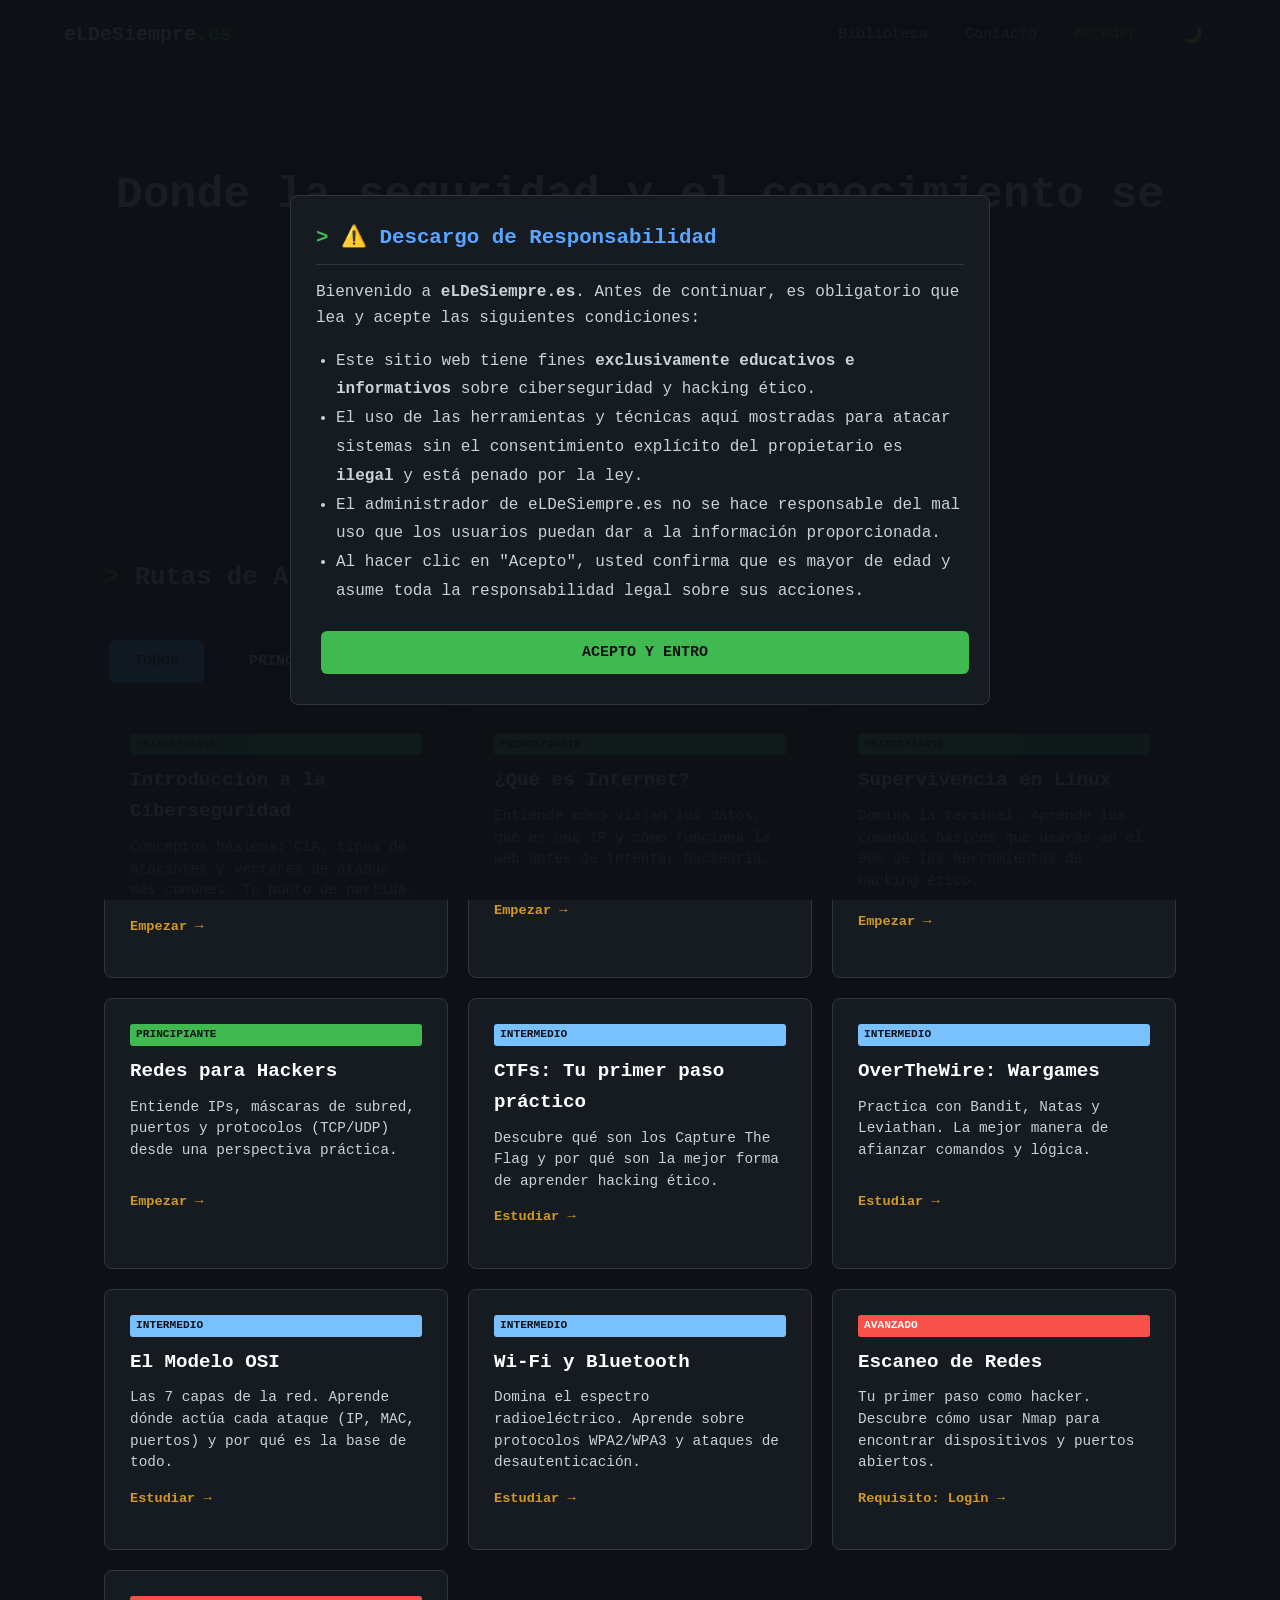
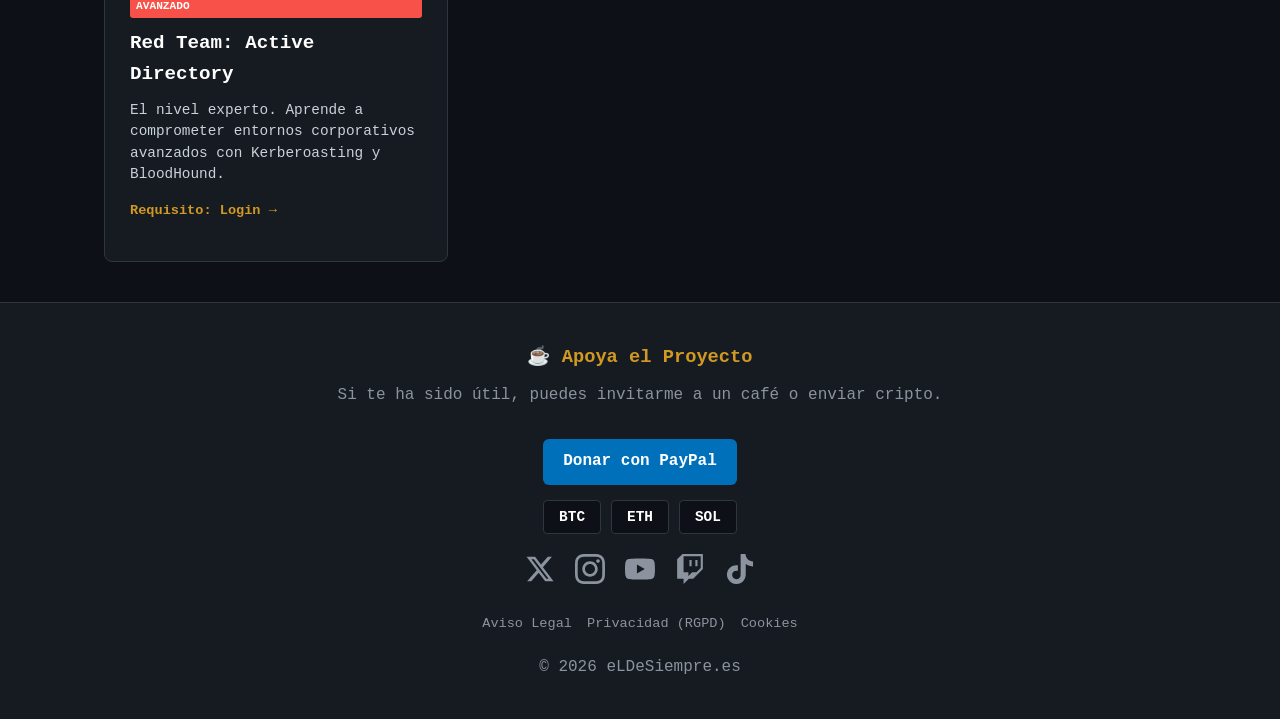
==== index.html @ 404bede3 "Add header with navigation and logo to index.html" ====
<!DOCTYPE html>
<html lang="es">
<head>
    <meta charset="UTF-8">
    <meta name="viewport" content="width=device-width, initial-scale=1.0, viewport-fit=cover">
    <meta name="description" content="Aprende ciberseguridad y hacking ético desde cero. Directorio de recursos gratuitos, herramientas OSINT y guías paso a paso en español.">
    <meta property="og:site_name" content="eLDeSiempre">
    <meta property="og:title" content="Donde la seguridad y el conocimiento se encuentran">
    <meta property="og:description" content="Tu directorio definitivo de recursos, herramientas y guías sobre hacking ético.">
    <meta property="og:image" content="https://eldesiempre.es/assets/portada.jpg">
    <meta property="og:image:width" content="1200">
    <meta property="og:image:height" content="630">
    <meta property="og:url" content="https://eldesiempre.es/">
    <meta property="og:type" content="website">
    <meta name="twitter:card" content="summary_large_image">
    <meta name="twitter:site" content="@eLDeSiempre_TTV">
    <meta name="twitter:title" content="Donde la seguridad y el conocimiento se encuentran">
    <meta name="twitter:description" content="Tu directorio definitivo de recursos, herramientas y guías sobre hacking ético.">
    <meta name="twitter:image" content="https://eldesiempre.es/assets/portada.jpg">
    <meta name="theme-color" content="#0d1117">
    <meta http-equiv="Content-Security-Policy" content="default-src 'self' https://api.eldesiempre.es https://matomo.eldesiempre.es https://cdn.jsdelivr.net https://fonts.googleapis.com https://fonts.gstatic.com https://osintframework.com https://ipwho.is https://api.allorigins.win https://dns.google https://api.macvendors.com https://services.nvd.nist.gov https://cve.circl.lu; style-src 'self' 'unsafe-inline' https://www.nerdfonts.com https://fonts.googleapis.com https://cdn.jsdelivr.net; script-src 'self' 'unsafe-inline' https://cdn.jsdelivr.net https://matomo.eldesiempre.es https://api.eldesiempre.es; img-src 'self' data: https:; font-src 'self' https://www.nerdfonts.com https://fonts.gstatic.com;">
    <title>Donde la seguridad y el conocimiento se encuentran</title>
    <link rel="icon" type="image/png" href="assets/logo.png">
    <link rel="stylesheet" href="styles.css">
    <script>
      var _paq = window._paq = window._paq || [];
      _paq.push(['trackPageView']);
      _paq.push(['enableLinkTracking']);
      (function() {
        var u="//matomo.eldesiempre.es/";
        _paq.push(['setTrackerUrl', u+'matomo.php']);
        _paq.push(['setSiteId', '1']);
        var d=document, g=d.createElement('script'), s=d.getElementsByTagName('script')[0];
        g.async=true; g.src=u+'matomo.js'; s.parentNode.insertBefore(g,s);
      })();
    </script>
</head>
<body class="locked" data-nav="inicio">
    <script>
        if (localStorage.getItem('disclaimerAceptado') === 'true') {
            document.body.classList.remove('locked');
            document.write('<style>#disclaimer-modal { display: none !important; }</style>');
        }
    </script>

    <a href="#main-content" class="skip-link">Saltar al contenido principal</a>
    <div id="toast-container" role="status" aria-live="polite"></div>

    <div class="modal-overlay active" id="disclaimer-modal" role="dialog" aria-modal="true">
        <div class="modal-content" style="text-align: left;">
            <h2>⚠️ Descargo de Responsabilidad</h2>
            <p style="margin-bottom: 15px;">Bienvenido a <strong>eLDeSiempre.es</strong>. Antes de continuar, es obligatorio que lea y acepte las siguientes condiciones:</p>
            <ul style="margin-left: 20px; margin-bottom: 20px; line-height: 1.8;">
                <li>Este sitio web tiene fines <strong>exclusivamente educativos e informativos</strong> sobre ciberseguridad y hacking ético.</li>
                <li>El uso de las herramientas y técnicas aquí mostradas para atacar sistemas sin el consentimiento explícito del propietario es <strong>ilegal</strong> y está penado por la ley.</li>
                <li>El administrador de eLDeSiempre.es no se hace responsable del mal uso que los usuarios puedan dar a la información proporcionada.</li>
                <li>Al hacer clic en "Acepto", usted confirma que es mayor de edad y asume toda la responsabilidad legal sobre sus acciones.</li>
            </ul>
            <button class="btn-primary" style="width: 100%;" onclick="aceptarDisclaimer()">Acepto y entro</button>
        </div>
    </div>

    <div id="cookie-banner" role="region" aria-label="Aviso de cookies">
        <p>Utilizamos cookies propias y de terceros (Matomo) para analizar el tráfico. Puedes aceptarlas o rechazarlas. <a href="#" onclick="mostrarAvisoLegal(event)">Más información</a>.</p>
        <div>
            <button class="btn-secondary" onclick="aceptarCookies(false)">Rechazar</button>
            <button class="btn-primary" onclick="aceptarCookies(true)">Aceptar</button>
        </div>
    </div>

    <header>
        <button class="logo-container" onclick="window.location.href='index.html'">
            <img src="assets/logo.png" alt="" class="logo-img" onerror="this.style.display='none'">
            <div class="logo-text">eLDeSiempre<span>.es</span></div>
        </button>
        <nav>
            <button class="nav-btn" onclick="window.location.href='biblioteca.html'">Biblioteca</button>
            <button class="nav-btn" onclick="window.location.href='contacto.html'">Contacto</button>
            <button class="nav-btn" id="nav-perfil-btn" style="display:none;" onclick="window.location.href='perfil.html'">Mi Perfil</button>
            <button class="nav-btn btn-login" id="nav-login-btn" onclick="window.location.href='login.html'">Acceder</button>
            <button class="nav-btn" id="nav-logout-btn" style="display:none; color:var(--danger); border-color:var(--danger);" onclick="cerrarSesion()">Salir</button>
            <button class="theme-toggle" id="theme-toggle" aria-label="Cambiar tema">🌙</button>
        </nav>
    </header>

    <main class="container" id="main-content">
        <div class="hero">
            <h1>Donde la seguridad y el conocimiento se encuentran</h1>
            <p>Tu directorio definitivo de recursos, herramientas y guías sobre hacking ético. Sin complicaciones, directo al grano.</p>
            <button class="btn-primary" onclick="comprobarAcceso('biblioteca.html')">Explorar Biblioteca</button>
            <button class="btn-secondary" onclick="window.location.href='login.html'">Crear Cuenta Gratis</button>
        </div>

        <section id="rutas" style="margin-top: 50px;">
            <h2>Rutas de Aprendizaje (Filtra por Nivel)</h2>

            <div class="filter-container" style="display: flex; gap: 10px; flex-wrap: wrap; margin-bottom: 20px;">
                <button class="btn-secondary active-filter" onclick="filtrarNivel('todos', this)">Todos</button>
                <button class="btn-secondary" onclick="filtrarNivel('principiante', this)">Principiante</button>
                <button class="btn-secondary" onclick="filtrarNivel('intermedio', this)">Intermedio</button>
                <button class="btn-secondary" onclick="filtrarNivel('avanzado', this)">Avanzado</button>
            </div>

            <div class="grid-cards" id="lista-guias" style="margin-top: 20px;">
                <article class="card guia-item" data-nivel="principiante" onclick="window.location.href='guia.html?id=introduccion-ciberseguridad'">
                    <span class="badge badge-curso" style="margin-bottom: 10px; display: inline-block;">Principiante</span>
                    <h3>Introducción a la Ciberseguridad</h3>
                    <p>Conceptos básicos: CIA, tipos de atacantes y vectores de ataque más comunes. Tu punto de partida.</p>
                    <p style="color: var(--neon-gold); font-size: 0.85rem; font-weight: bold; margin-top: auto;">Empezar →</p>
                </article>
                <article class="card guia-item" data-nivel="principiante" onclick="window.location.href='guia.html?id=introduccion-internet'">
                    <span class="badge badge-curso" style="margin-bottom: 10px; display: inline-block;">Principiante</span>
                    <h3>¿Qué es Internet?</h3>
                    <p>Entiende cómo viajan los datos, qué es una IP y cómo funciona la web antes de intentar hackearla.</p>
                    <p style="color: var(--neon-gold); font-size: 0.85rem; font-weight: bold; margin-top: auto;">Empezar →</p>
                </article>
                <article class="card guia-item" data-nivel="principiante" onclick="window.location.href='guia.html?id=comandos-linux'">
                    <span class="badge badge-curso" style="margin-bottom: 10px; display: inline-block;">Principiante</span>
                    <h3>Supervivencia en Linux</h3>
                    <p>Domina la terminal. Aprende los comandos básicos que usarás en el 90% de las herramientas de hacking ético.</p>
                    <p style="color: var(--neon-gold); font-size: 0.85rem; font-weight: bold; margin-top: auto;">Empezar →</p>
                </article>
                <article class="card guia-item" data-nivel="principiante" onclick="window.location.href='guia.html?id=redes-basico'">
                    <span class="badge badge-curso" style="margin-bottom: 10px; display: inline-block;">Principiante</span>
                    <h3>Redes para Hackers</h3>
                    <p>Entiende IPs, máscaras de subred, puertos y protocolos (TCP/UDP) desde una perspectiva práctica.</p>
                    <p style="color: var(--neon-gold); font-size: 0.85rem; font-weight: bold; margin-top: auto;">Empezar →</p>
                </article>

                <article class="card guia-item" data-nivel="intermedio" onclick="window.location.href='guia.html?id=ctf-para-principiantes'">
                    <span class="badge badge-lab" style="margin-bottom: 10px; display: inline-block;">Intermedio</span>
                    <h3>CTFs: Tu primer paso práctico</h3>
                    <p>Descubre qué son los Capture The Flag y por qué son la mejor forma de aprender hacking ético.</p>
                    <p style="color: var(--neon-gold); font-size: 0.85rem; font-weight: bold; margin-top: auto;">Estudiar →</p>
                </article>
                <article class="card guia-item" data-nivel="intermedio" onclick="window.location.href='guia.html?id=overthewire-wargames'">
                    <span class="badge badge-lab" style="margin-bottom: 10px; display: inline-block;">Intermedio</span>
                    <h3>OverTheWire: Wargames</h3>
                    <p>Practica con Bandit, Natas y Leviathan. La mejor manera de afianzar comandos y lógica.</p>
                    <p style="color: var(--neon-gold); font-size: 0.85rem; font-weight: bold; margin-top: auto;">Estudiar →</p>
                </article>
                <article class="card guia-item" data-nivel="intermedio" onclick="window.location.href='guia.html?id=modelo-osi-redes'">
                    <span class="badge badge-lab" style="margin-bottom: 10px; display: inline-block;">Intermedio</span>
                    <h3>El Modelo OSI</h3>
                    <p>Las 7 capas de la red. Aprende dónde actúa cada ataque (IP, MAC, puertos) y por qué es la base de todo.</p>
                    <p style="color: var(--neon-gold); font-size: 0.85rem; font-weight: bold; margin-top: auto;">Estudiar →</p>
                </article>
                <article class="card guia-item" data-nivel="intermedio" onclick="window.location.href='guia.html?id=redes-inalambricas'">
                    <span class="badge badge-lab" style="margin-bottom: 10px; display: inline-block;">Intermedio</span>
                    <h3>Wi-Fi y Bluetooth</h3>
                    <p>Domina el espectro radioeléctrico. Aprende sobre protocolos WPA2/WPA3 y ataques de desautenticación.</p>
                    <p style="color: var(--neon-gold); font-size: 0.85rem; font-weight: bold; margin-top: auto;">Estudiar →</p>
                </article>

                <article class="card guia-item" data-nivel="avanzado" onclick="window.location.href='guia.html?id=hacking-etico-redes'">
                    <span class="badge badge-sistema" style="margin-bottom: 10px; display: inline-block;">Avanzado</span>
                    <h3>Escaneo de Redes</h3>
                    <p>Tu primer paso como hacker. Descubre cómo usar Nmap para encontrar dispositivos y puertos abiertos.</p>
                    <p style="color: var(--neon-gold); font-size: 0.85rem; font-weight: bold; margin-top: auto;">Requisito: Login →</p>
                </article>
                <article class="card guia-item" data-nivel="avanzado" onclick="window.location.href='guia.html?id=red-team-pentesting'">
                    <span class="badge badge-sistema" style="margin-bottom: 10px; display: inline-block;">Avanzado</span>
                    <h3>Red Team: Active Directory</h3>
                    <p>El nivel experto. Aprende a comprometer entornos corporativos avanzados con Kerberoasting y BloodHound.</p>
                    <p style="color: var(--neon-gold); font-size: 0.85rem; font-weight: bold; margin-top: auto;">Requisito: Login →</p>
                </article>
            </div>
        </section>
    </main>

    <footer>
        <div class="support-footer">
            <h3>☕ Apoya el Proyecto</h3>
            <p style="margin-bottom: 20px;">Si te ha sido útil, puedes invitarme a un café o enviar cripto.</p>
            <a href="https://www.paypal.biz/ldesiem" target="_blank" rel="noopener noreferrer" class="paypal-btn">Donar con PayPal</a>
            <div class="crypto-list">
                <button class="crypto-item" onclick="copiarAlPortapapeles('bc1qncwax6ehsrhhphgsvdypy0nhpa2848mjkth320', 'BTC')">BTC</button>
                <button class="crypto-item" onclick="copiarAlPortapapeles('0x671233AE15A16ff6424e831504CB6C749345B08D', 'ETH')">ETH</button>
                <button class="crypto-item" onclick="copiarAlPortapapeles('7iVeci47L9mLKouKEQB9siiSdG3QCESDrPnQgrD7xMx', 'SOL')">SOL</button>
            </div>
        </div>
        <div class="social-links" aria-label="Redes sociales">
            <a href="https://x.com/eLDeSiempre_TTV" target="_blank" rel="noopener noreferrer" title="X (Twitter)"><svg class="social-icon" viewBox="0 0 24 24"><path d="M18.244 2.25h3.308l-7.227 8.26 8.502 11.24H16.17l-5.214-6.817L4.99 21.75H1.68l7.73-8.835L1.254 2.25H8.08l4.713 6.231zm-1.161 17.52h1.833L7.084 4.126H5.117z"/></svg></a>
            <a href="https://www.instagram.com/__eldesiempre__/" target="_blank" rel="noopener noreferrer" title="Instagram"><svg class="social-icon" viewBox="0 0 24 24"><path d="M12 2.163c3.204 0 3.584.012 4.85.07 3.252.148 4.771 1.691 4.919 4.919.058 1.265.069 1.645.069 4.849 0 3.205-.012 3.584-.069 4.849-.149 3.225-1.664 4.771-4.919 4.919-1.266.058-1.644.07-4.85.07-3.204 0-3.584-.012-4.849-.07-3.26-.149-4.771-1.699-4.919-4.92-.058-1.265-.07-1.644-.07-4.849 0-3.204.013-3.583.07-4.849.149-3.227 1.664-4.771 4.919-4.919 1.266-.057 1.645-.069 4.849-.069zm0-2.163c-3.259 0-3.667.014-4.947.072-4.358.2-6.78 2.618-6.98 6.98-.059 1.281-.073 1.689-.073 4.948 0 3.259.014 3.668.072 4.948.2 4.358 2.618 6.78 6.98 6.98 1.281.058 1.689.072 4.948.072 3.259 0 3.668-.014 4.948-.072 4.354-.2 6.782-2.618 6.979-6.98.059-1.28.073-1.689.073-4.948 0-3.259-.014-3.667-.072-4.947-.196-4.354-2.617-6.78-6.979-6.98-1.281-.059-1.69-.073-4.949-.073zm0 5.838c-3.403 0-6.162 2.759-6.162 6.162s2.759 6.163 6.162 6.163 6.162-2.759 6.162-6.163c0-3.403-2.759-6.162-6.162-6.162zm0 10.162c-2.209 0-4-1.79-4-4 0-2.209 1.791-4 4-4s4 1.791 4 4c0 2.21-1.791 4-4 4zm6.406-11.845c-.796 0-1.441.645-1.441 1.44s.645 1.44 1.441 1.44c.795 0 1.439-.645 1.439-1.44s-.644-1.44-1.439-1.44z"/></svg></a>
            <a href="https://www.youtube.com/@eLDeSiempreOfficial" target="_blank" rel="noopener noreferrer" title="YouTube"><svg class="social-icon" viewBox="0 0 24 24"><path d="M23.498 6.186a3.016 3.016 0 0 0-2.122-2.136C19.505 3.545 12 3.545 12 3.545s-7.505 0-9.377.505A3.017 3.017 0 0 0 .502 6.186C0 8.07 0 12 0 12s0 3.93.502 5.814a3.016 3.016 0 0 0 2.122 2.136c1.871.505 9.376.505 9.376.505s7.505 0 9.377-.505a3.015 3.015 0 0 0 2.122-2.136C24 15.93 24 12 24 12s0-3.93-.502-5.814zM9.545 15.568V8.432L15.818 12l-6.273 3.568z"/></svg></a>
            <a href="https://www.twitch.tv/eldesiempre" target="_blank" rel="noopener noreferrer" title="Twitch"><svg class="social-icon" viewBox="0 0 24 24"><path d="M11.571 4.714h1.715v5.143H11.57zm4.715 0H18v5.143h-1.714zM6 0L1.714 4.286v15.428h5.143V24l4.286-4.286h3.428L22.286 12V0zm14.571 11.143l-3.428 3.428h-3.429l-3 3v-3H6.857V1.714h13.714Z"/></svg></a>
            <a href="https://www.tiktok.com/@eldesiempre_ttv" target="_blank" rel="noopener noreferrer" title="TikTok"><svg class="social-icon" viewBox="0 0 24 24"><path d="M12.525.02c1.31-.02 2.61-.01 3.91-.02.08 1.53.63 3.09 1.75 4.17 1.12 1.11 2.7 1.62 4.24 1.79v4.03c-1.44-.05-2.89-.35-4.2-.97-.57-.26-1.1-.59-1.62-.93-.01 2.92.01 5.84-.02 8.75-.08 1.4-.54 2.79-1.35 3.94-1.31 1.92-3.58 3.17-5.91 3.21-1.43.08-2.86-.31-4.08-1.03-2.02-1.19-3.44-3.37-3.65-5.71-.02-.5-.03-1-.01-1.49.18-1.9 1.12-3.72 2.58-4.96 1.66-1.44 3.98-2.13 6.15-1.72.02 1.48-.04 2.96-.04 4.44-.99-.32-2.15-.23-3.02.37-.63.41-1.11 1.04-1.36 1.75-.21.51-.15 1.07-.14 1.61.24 1.64 1.82 3.02 3.5 2.87 1.12-.01 2.19-.66 2.77-1.61.19-.33.4-.67.41-1.06.1-1.79.06-3.57.07-5.36.01-4.03-.01-8.05.02-12.07z"/></svg></a>
        </div>
        <div class="legal-links">
            <a href="#" onclick="mostrarAvisoLegal(event)">Aviso Legal</a>
            <a href="#" onclick="mostrarAvisoLegal(event)">Privacidad (RGPD)</a>
            <a href="#" onclick="mostrarAvisoLegal(event)">Cookies</a>
        </div>
        <p style="margin-top: 20px;">&copy; 2026 eLDeSiempre.es</p>
    </footer>

    <div class="modal-overlay" id="modal-legal" role="dialog" aria-modal="true">
        <div class="modal-content">
            <button class="close-btn" onclick="cerrarModal('modal-legal')">×</button>
            <h2>Información Legal y RGPD</h2>
            <div style="font-size: 0.92rem; line-height: 1.7; color: var(--text-main);">
                <h3>1. Aviso Legal</h3>
                <p>Este sitio web es un proyecto personal sin ánimo de lucro. El titular es el administrador de eLDeSiempre.es. El contenido es meramente educativo.</p>
                <h3>2. Política de Privacidad (RGPD)</h3>
                <p>Los datos del formulario de contacto se usan exclusivamente para responderte. Los datos de registro se usan para gestionar tu cuenta. Puedes ejercer tus derechos enviando un correo a <strong>contacto@eldesiempre.es</strong>.</p>
                <h3>3. Política de Cookies</h3>
                <p>Esta web utiliza cookies técnicas (para el inicio de sesión) y cookies analíticas (proporcionadas por Matomo, alojado en nuestros propios servidores). Puedes rechazar las analíticas sin que afecte al funcionamiento.</p>
                <h3>4. Auditoría de Uso Interno</h3>
                <p>Para garantizar la seguridad, registramos el uso de las herramientas y formularios públicos. Estos registros incluyen IP, fecha/hora y acción realizada. Los registros se envían a un canal privado de Discord y no se comparten con terceros. Conservación máxima: 90 días.</p>
            </div>
        </div>
    </div>

    <script src="app.js"></script>
    <script>
        function filtrarNivel(nivel, btn) {
            document.querySelectorAll('.filter-container button').forEach(b => b.classList.remove('active-filter'));
            btn.classList.add('active-filter');
            document.querySelectorAll('.guia-item').forEach(item => {
                item.style.display = (nivel === 'todos' || item.getAttribute('data-nivel') === nivel) ? 'flex' : 'none';
            });
        }
    </script>
</body>
</html>
---- styles.css ----
@import url('https://www.nerdfonts.com/assets/css/webfont.css');

:root {
    --bg-color: #0d1117;
    --card-bg: #161b22;
    --text-main: #c9d1d9;
    --text-bright: #ffffff;
    --text-muted: #8b949e;
    --neon-green: #3fb950;
    --neon-blue: #58a6ff;
    --neon-gold: #d29922;
    --neon-purple: #bc8cff;
    --danger: #f85149;
    --border: #30363d;
    --modal-bg: rgba(13, 17, 23, 0.95);
    --focus-ring: 0 0 0 2px var(--neon-blue);
    --btn-text: #0d1117;
}

body.light-mode {
    --bg-color: #f6f8fa;
    --card-bg: #ffffff;
    --text-main: #24292f;
    --text-bright: #000000;
    --text-muted: #57606a;
    --neon-green: #1a7f37;
    --neon-blue: #0969da;
    --neon-gold: #9a6700;
    --neon-purple: #8250df;
    --danger: #cf222e;
    --border: #d0d7de;
    --modal-bg: rgba(246, 248, 250, 0.95);
    --btn-text: #ffffff;
}

* {
    margin: 0;
    padding: 0;
    box-sizing: border-box;
    font-family: 'Hack Nerd Font', 'Hack', 'Fira Code', 'Consolas', monospace;
    -webkit-tap-highlight-color: transparent;
}

*:focus-visible {
    outline: none;
    box-shadow: var(--focus-ring);
    border-radius: 4px;
}

body {
    background-color: var(--bg-color);
    color: var(--text-main);
    line-height: 1.6;
    min-height: 100vh;
    display: flex;
    flex-direction: column;
    transition: background-color 0.3s, color 0.3s;
}

body.locked {
    overflow: hidden;
    height: 100vh;
}

.skip-link {
    position: absolute;
    top: -100px;
    left: 10px;
    background: var(--neon-green);
    color: var(--btn-text);
    padding: 10px 15px;
    border-radius: 4px;
    font-weight: bold;
    z-index: 10001;
    text-decoration: none;
}

.skip-link:focus {
    top: 10px;
}

#toast-container {
    position: fixed;
    top: 20px;
    right: 20px;
    z-index: 10000;
    display: flex;
    flex-direction: column;
    gap: 10px;
    pointer-events: none;
}

.toast {
    background: var(--card-bg);
    border: 1px solid var(--border);
    border-left: 4px solid var(--neon-green);
    color: var(--text-bright);
    padding: 12px 18px;
    border-radius: 4px;
    font-size: 0.95rem;
    pointer-events: auto;
    max-width: 350px;
}

.toast.error {
    border-left-color: var(--danger);
}

.modal-overlay {
    position: fixed;
    inset: 0;
    background: var(--modal-bg);
    z-index: 9999;
    display: none;
    justify-content: center;
    align-items: center;
    padding: 20px;
}

.modal-overlay.active {
    display: flex;
}

.modal-content {
    background: var(--card-bg);
    border: 1px solid var(--border);
    border-radius: 8px;
    padding: 25px;
    width: 100%;
    max-width: 700px;
    max-height: 85vh;
    overflow-y: auto;
    position: relative;
}

.modal-content h2 {
    color: var(--neon-blue);
    margin-bottom: 15px;
    font-size: 1.3rem;
    border-bottom: 1px solid var(--border);
    padding-bottom: 10px;
}

.close-btn {
    position: absolute;
    top: 15px;
    right: 15px;
    background: none;
    border: none;
    color: var(--text-muted);
    font-size: 1.5rem;
    cursor: pointer;
}

header {
    display: flex;
    justify-content: space-between;
    align-items: center;
    padding: 15px 5%;
    background: var(--bg-color);
    border-bottom: 1px solid var(--border);
    position: sticky;
    top: 0;
    z-index: 100;
    transition: background-color 0.3s;
}

.logo-container {
    display: flex;
    align-items: center;
    gap: 10px;
    cursor: pointer;
    border: none;
    background: none;
    color: inherit;
    padding: 0;
}

.logo-img {
    width: 30px;
    height: 30px;
    object-fit: contain;
}

.logo-text {
    font-size: 20px;
    font-weight: 600;
    color: var(--text-bright);
}

.logo-text span {
    color: var(--neon-green);
}

nav {
    display: flex;
    gap: 5px;
    flex-wrap: wrap;
    align-items: center;
}

.nav-btn {
    background: none;
    border: 1px solid transparent;
    color: var(--text-main);
    font-size: 15px;
    cursor: pointer;
    padding: 8px 15px;
    border-radius: 4px;
    font-family: inherit;
    transition: 0.2s;
}

.nav-btn:hover,
.nav-btn.active {
    color: var(--neon-blue);
    border-color: var(--border);
    background: var(--card-bg);
}

nav .nav-btn.active {
    color: var(--neon-green);
    border-color: var(--neon-green);
}

.btn-login {
    color: var(--neon-gold);
}

.btn-login:hover {
    color: var(--btn-text);
    background: var(--neon-gold);
    border-color: var(--neon-gold);
}

.theme-toggle {
    background: var(--card-bg);
    border: 1px solid var(--border);
    color: var(--text-bright);
    padding: 8px 12px;
    border-radius: 4px;
    cursor: pointer;
    font-size: 1.1rem;
    display: flex;
    align-items: center;
    justify-content: center;
    margin-left: 10px;
}

.theme-toggle:hover {
    border-color: var(--neon-blue);
}

.container {
    padding: 40px 5%;
    flex: 1;
    max-width: 1200px;
    margin: 0 auto;
    width: 100%;
}

h2 {
    color: var(--text-bright);
    font-size: 1.6rem;
    margin-bottom: 25px;
    border-bottom: 1px solid var(--border);
    padding-bottom: 10px;
    font-weight: 600;
}

h2::before {
    content: '> ';
    color: var(--neon-green);
    font-weight: bold;
}

.hero {
    text-align: center;
    padding: 50px 0;
}

.hero h1 {
    font-size: clamp(1.8rem, 4vw, 2.8rem);
    color: var(--text-bright);
    margin-bottom: 15px;
}

.hero p {
    font-size: 1.1rem;
    color: var(--text-muted);
    max-width: 700px;
    margin: 0 auto 30px auto;
}

.btn-primary,
.btn-secondary {
    padding: 12px 24px;
    font-size: 15px;
    font-weight: bold;
    border-radius: 6px;
    cursor: pointer;
    border: 1px solid transparent;
    margin: 5px;
    text-transform: uppercase;
    font-family: inherit;
    transition: 0.2s;
}

.btn-primary {
    background: var(--neon-green);
    color: var(--btn-text);
}

.btn-primary:hover {
    opacity: 0.9;
}

.btn-secondary {
    background: transparent;
    border: 1px solid var(--border);
    color: var(--text-bright);
}

.btn-secondary:hover {
    background: var(--card-bg);
    border-color: var(--neon-blue);
}

.active-filter {
    background: var(--neon-blue);
    color: var(--btn-text);
    border-color: var(--neon-blue);
}

.active-filter:hover {
    background: var(--neon-blue);
    color: var(--btn-text);
    opacity: 0.9;
}

.folder-grid {
    display: grid;
    grid-template-columns: repeat(auto-fill, minmax(280px, 1fr));
    gap: 20px;
    margin-top: 20px;
}

.folder {
    background: var(--card-bg);
    border: 1px solid var(--border);
    border-radius: 8px;
    padding: 20px;
    cursor: pointer;
    display: flex;
    flex-direction: column;
    transition: 0.2s;
    position: relative;
    text-decoration: none;
}

.folder:hover {
    border-color: var(--neon-blue);
    transform: translateY(-3px);
    box-shadow: 0 4px 12px rgba(0, 0, 0, 0.2);
}

.folder-icon {
    font-size: 2rem;
    color: var(--neon-blue);
    margin-bottom: 10px;
}

.folder h3 {
    color: var(--text-bright);
    font-size: 1.1rem;
    margin-bottom: 5px;
}

.folder p {
    color: var(--text-muted);
    font-size: 0.85rem;
    margin-bottom: 15px;
    flex-grow: 1;
}

.folder-badge {
    display: inline-block;
    background: var(--border);
    color: var(--text-bright);
    font-size: 0.75rem;
    padding: 3px 8px;
    border-radius: 12px;
    font-weight: bold;
}

.resource-list {
    list-style: none;
    padding: 0;
    margin-top: 15px;
}

.resource-item {
    background: var(--bg-color);
    border: 1px solid var(--border);
    border-radius: 6px;
    padding: 15px;
    margin-bottom: 10px;
    display: flex;
    flex-direction: column;
    gap: 8px;
}

.resource-header {
    display: flex;
    justify-content: space-between;
    align-items: flex-start;
    gap: 10px;
}

.resource-title {
    color: var(--neon-green);
    font-weight: bold;
    font-size: 1rem;
}

.resource-desc {
    color: var(--text-main);
    font-size: 0.9rem;
    line-height: 1.5;
    margin-bottom: 10px;
}

.resource-meta {
    display: flex;
    flex-wrap: wrap;
    gap: 10px;
    margin-top: 5px;
    font-size: 0.8rem;
    align-items: center;
}

.resource-ideal {
    font-size: 0.8rem;
    color: var(--neon-gold);
    font-style: italic;
    display: block;
    margin-top: 5px;
}

.resource-actions {
    display: flex;
    gap: 10px;
    margin-top: 5px;
}

.btn-link {
    color: var(--neon-blue);
    text-decoration: none;
    font-weight: bold;
    font-size: 0.9rem;
}

.btn-link:hover {
    text-decoration: underline;
}

.resource-actions .btn-link::after {
    content: ' ↗';
    font-size: 0.8em;
}

.btn-voto {
    background: transparent;
    border: 1px solid var(--border);
    color: var(--text-main);
    padding: 4px 10px;
    border-radius: 4px;
    cursor: pointer;
    font-size: 0.8rem;
    font-family: inherit;
    transition: 0.2s;
    display: flex;
    align-items: center;
    gap: 5px;
}

.btn-voto:hover {
    border-color: var(--neon-gold);
    color: var(--neon-gold);
}

.btn-voto.votado {
    background: var(--neon-gold);
    color: var(--btn-text);
    border-color: var(--neon-gold);
}

.badge {
    color: var(--btn-text);
    font-size: 0.7rem;
    padding: 2px 6px;
    border-radius: 3px;
    text-transform: uppercase;
    font-weight: bold;
    white-space: nowrap;
}

.badge-curso {
    background: var(--neon-green);
}

.badge-herramienta {
    background: var(--neon-blue);
}

.badge-libro {
    background: var(--neon-gold);
}

.badge-hacker {
    background: var(--neon-purple);
    color: var(--text-bright);
}

.badge-sistema {
    background: var(--danger);
    color: var(--text-bright);
}

.badge-noticia {
    background: var(--text-muted);
    color: var(--bg-color);
}

.badge-doc {
    background: #8b949e;
    color: var(--bg-color);
}

.badge-lab {
    background: #79c0ff;
    color: var(--bg-color);
}

.badge-default {
    background: var(--border);
    color: var(--text-bright);
}

.grid-cards {
    display: grid;
    grid-template-columns: repeat(auto-fit, minmax(320px, 1fr));
    gap: 20px;
}

.card {
    background: var(--card-bg);
    padding: 25px;
    border: 1px solid var(--border);
    border-radius: 8px;
    cursor: pointer;
    display: flex;
    flex-direction: column;
    transition: 0.2s;
    text-decoration: none;
}

.card:hover {
    border-color: var(--neon-blue);
    transform: translateY(-2px);
}

.card h3 {
    color: var(--text-bright);
    font-size: 1.2rem;
    margin-bottom: 10px;
}

.card p {
    font-size: 0.9rem;
    line-height: 1.5;
    color: var(--text-main);
    margin-bottom: 15px;
    flex-grow: 1;
}

.tool-input {
    width: 100%;
    padding: 12px;
    background: var(--bg-color);
    border: 1px solid var(--border);
    color: var(--text-bright);
    border-radius: 6px;
    margin-bottom: 15px;
    font-size: 15px;
    font-family: inherit;
}

.tool-input:focus {
    outline: none;
    border-color: var(--neon-blue);
}

.tool-result {
    margin-top: 15px;
    color: var(--neon-green);
    font-size: 1rem;
    text-align: center;
    word-break: break-all;
    padding: 15px;
    background: var(--bg-color);
    border-radius: 6px;
    border: 1px dashed var(--border);
}

.gen-controls {
    display: flex;
    flex-direction: column;
    gap: 10px;
    margin-bottom: 15px;
}

.gen-controls label {
    display: flex;
    align-items: center;
    gap: 10px;
    font-size: 1rem;
    cursor: pointer;
}

.gen-controls input[type="checkbox"] {
    accent-color: var(--neon-blue);
    width: 18px;
    height: 18px;
}

.gen-slider-container {
    display: flex;
    align-items: center;
    gap: 15px;
    margin-bottom: 15px;
}

.gen-slider-container input[type="range"] {
    flex-grow: 1;
    accent-color: var(--neon-blue);
}

.gen-slider-value {
    color: var(--neon-blue);
    font-weight: bold;
    font-size: 1.2rem;
}

.auth-form {
    background: var(--card-bg);
    padding: 30px;
    border: 1px solid var(--border);
    border-radius: 8px;
    width: 100%;
    max-width: 400px;
}

.auth-form h2 {
    border: none;
    text-align: center;
    margin-bottom: 20px;
}

.form-field {
    margin-bottom: 15px;
}

.form-field label {
    display: block;
    color: var(--text-main);
    font-size: 0.85rem;
    font-weight: bold;
    margin-bottom: 5px;
    text-transform: uppercase;
}

.auth-form input,
.contact-form input,
.contact-form textarea,
.profile-form input,
.profile-form textarea {
    width: 100%;
    padding: 12px;
    background: var(--bg-color);
    border: 1px solid var(--border);
    color: var(--text-bright);
    border-radius: 6px;
    font-size: 15px;
    font-family: inherit;
}

.auth-form input:focus,
.contact-form input:focus,
.contact-form textarea:focus,
.profile-form input:focus,
.profile-form textarea:focus {
    outline: none;
    border-color: var(--neon-blue);
}

.contact-form {
    background: var(--card-bg);
    padding: 30px;
    border: 1px solid var(--border);
    border-radius: 8px;
    width: 100%;
    max-width: 600px;
    margin: 0 auto;
}

.contact-form textarea {
    resize: vertical;
    min-height: 120px;
}

.profile-card {
    background: var(--card-bg);
    padding: 30px;
    border: 1px solid var(--border);
    border-radius: 8px;
}

footer {
    text-align: center;
    padding: 40px 5%;
    border-top: 1px solid var(--border);
    margin-top: auto;
    background: var(--card-bg);
    color: var(--text-muted);
}

.support-footer h3 {
    color: var(--neon-gold);
    margin-bottom: 10px;
}

.support-footer .paypal-btn {
    display: inline-block;
    padding: 10px 20px;
    background: #0070ba;
    color: #fff;
    text-decoration: none;
    border-radius: 6px;
    font-weight: bold;
    margin-top: 10px;
}

.crypto-list {
    display: flex;
    justify-content: center;
    gap: 10px;
    flex-wrap: wrap;
    margin-top: 15px;
}

.crypto-item {
    background: var(--bg-color);
    border: 1px solid var(--border);
    padding: 8px 15px;
    border-radius: 4px;
    cursor: pointer;
    font-size: 0.9rem;
    color: var(--text-bright);
    font-weight: bold;
    font-family: inherit;
}

.crypto-item:hover {
    border-color: var(--neon-gold);
}

.social-links {
    display: flex;
    justify-content: center;
    gap: 20px;
    margin-top: 20px;
    flex-wrap: wrap;
}

.social-icon {
    width: 30px;
    height: 30px;
    fill: var(--text-muted);
    transition: 0.2s;
}

.social-icon:hover {
    fill: var(--text-bright);
}

.btn-discord {
    display: block;
    background: #5865F2;
    color: white;
    padding: 15px;
    border-radius: 6px;
    text-decoration: none;
    font-weight: bold;
    margin-top: 20px;
    text-align: center;
    font-size: 1rem;
}

.legal-links {
    display: flex;
    justify-content: center;
    gap: 15px;
    margin-top: 20px;
    flex-wrap: wrap;
    font-size: 0.85rem;
}

.legal-links a {
    color: var(--text-muted);
    text-decoration: none;
}

.legal-links a:hover {
    color: var(--neon-blue);
}

#cookie-banner {
    position: fixed;
    bottom: 0;
    left: 0;
    width: 100%;
    background: var(--card-bg);
    border-top: 1px solid var(--border);
    padding: 15px;
    display: none;
    justify-content: space-between;
    align-items: center;
    z-index: 10000;
    flex-wrap: wrap;
    gap: 15px;
}

#cookie-banner p {
    margin: 0;
    font-size: 0.9rem;
    max-width: 800px;
    color: var(--text-main);
}

#cookie-banner a {
    color: var(--neon-blue);
}

.breadcrumb {
    display: flex;
    flex-wrap: wrap;
    gap: 6px;
    font-size: 0.85rem;
    color: var(--text-muted);
    margin-bottom: 20px;
}

.breadcrumb a {
    color: var(--neon-blue);
    text-decoration: none;
}

.breadcrumb a:hover {
    text-decoration: underline;
}

.breadcrumb span {
    color: var(--neon-green);
    font-weight: bold;
}

.category-header {
    background: var(--card-bg);
    border: 1px solid var(--border);
    padding: 20px;
    border-radius: 8px;
    margin-bottom: 25px;
}

.category-header h2 {
    border-bottom: none;
    margin-bottom: 5px;
    padding-bottom: 0;
}

.category-header p {
    color: var(--text-muted);
    margin-bottom: 15px;
    font-size: 0.95rem;
}

.canary-grid {
    display: grid;
    grid-template-columns: repeat(auto-fill, minmax(220px, 1fr));
    gap: 15px;
    margin-top: 20px;
}

.canary-card {
    background: var(--card-bg);
    border: 1px solid var(--border);
    border-radius: 6px;
    padding: 15px;
    cursor: pointer;
    transition: 0.2s;
    display: flex;
    flex-direction: column;
    gap: 8px;
}

.canary-card:hover {
    border-color: var(--neon-gold);
    transform: translateY(-2px);
}

.canary-card h4 {
    color: var(--text-bright);
    font-size: 0.95rem;
    margin: 0;
}

.canary-card p {
    color: var(--text-muted);
    font-size: 0.8rem;
    margin: 0;
    flex-grow: 1;
}

.cve-bubble {
    position: fixed;
    bottom: 24px;
    right: 24px;
    z-index: 9998;
    display: flex;
    align-items: center;
    justify-content: center;
    width: 60px;
    height: 60px;
    border-radius: 50%;
    background: var(--card-bg);
    border: 2px solid var(--danger);
    color: var(--danger);
    font-size: 1.6rem;
    cursor: pointer;
    box-shadow: 0 4px 16px rgba(0, 0, 0, 0.4);
    transition: transform 0.2s, box-shadow 0.2s;
}

.cve-bubble:hover {
    transform: scale(1.08);
    box-shadow: 0 6px 20px rgba(248, 81, 73, 0.4);
}

.cve-bubble.pulse {
    animation: cve-pulse 2s infinite;
}

@keyframes cve-pulse {
    0%, 100% {
        box-shadow: 0 0 0 0 rgba(248, 81, 73, 0.6);
    }
    50% {
        box-shadow: 0 0 0 12px rgba(248, 81, 73, 0);
    }
}

.cve-bubble-count {
    position: absolute;
    top: -6px;
    right: -6px;
    background: var(--danger);
    color: #fff;
    font-size: 0.7rem;
    font-weight: bold;
    min-width: 20px;
    height: 20px;
    border-radius: 10px;
    display: flex;
    align-items: center;
    justify-content: center;
    padding: 0 5px;
    border: 2px solid var(--card-bg);
}

.cve-panel {
    position: fixed;
    bottom: 96px;
    right: 24px;
    width: 380px;
    max-width: calc(100vw - 48px);
    max-height: 70vh;
    background: var(--card-bg);
    border: 1px solid var(--border);
    border-radius: 12px;
    box-shadow: 0 8px 32px rgba(0, 0, 0, 0.5);
    z-index: 9997;
    display: flex;
    flex-direction: column;
    opacity: 0;
    transform: translateY(12px) scale(0.97);
    pointer-events: none;
    transition: opacity 0.2s, transform 0.2s;
    overflow: hidden;
}

.cve-panel.open {
    opacity: 1;
    transform: translateY(0) scale(1);
    pointer-events: auto;
}

.cve-panel-header {
    display: flex;
    align-items: center;
    justify-content: space-between;
    padding: 14px 16px;
    border-bottom: 1px solid var(--border);
    background: var(--bg-color);
}

.cve-panel-header h3 {
    color: var(--danger);
    font-size: 1rem;
    margin: 0;
}

.cve-panel-header button {
    background: none;
    border: none;
    color: var(--text-muted);
    font-size: 1.3rem;
    cursor: pointer;
    line-height: 1;
}

.cve-panel-body {
    overflow-y: auto;
    padding: 8px;
    flex: 1;
}

.cve-item {
    padding: 10px 12px;
    border-left: 3px solid var(--danger);
    background: var(--bg-color);
    border-radius: 6px;
    margin-bottom: 8px;
    font-size: 0.85rem;
}

.cve-item-header {
    display: flex;
    justify-content: space-between;
    align-items: baseline;
    gap: 8px;
    margin-bottom: 4px;
}

.cve-item-id {
    color: var(--danger);
    font-weight: bold;
    font-size: 0.85rem;
}

.cve-item-date {
    color: var(--text-muted);
    font-size: 0.7rem;
}

.cve-item-desc {
    color: var(--text-main);
    line-height: 1.4;
    margin-bottom: 6px;
}

.cve-item-link {
    color: var(--neon-blue);
    text-decoration: none;
    font-size: 0.8rem;
}

.cve-item-link:hover {
    text-decoration: underline;
}

.cve-panel-footer {
    padding: 10px 16px;
    border-top: 1px solid var(--border);
    background: var(--bg-color);
    text-align: center;
    font-size: 0.75rem;
    color: var(--text-muted);
}

header .logo-container {
    background: none;
    border: none;
    cursor: pointer;
}

@media (max-width: 768px) {
    header {
        flex-direction: column;
        gap: 15px;
        padding: 15px;
    }
    nav {
        justify-content: center;
        width: 100%;
    }
    .nav-btn {
        font-size: 14px;
        padding: 8px;
        flex: 1;
        min-width: 100px;
    }
    .btn-primary,
    .btn-secondary {
        width: 100%;
        margin: 5px 0;
    }
    .crypto-list {
        flex-direction: column;
        width: 100%;
    }
    .crypto-item {
        width: 100%;
        text-align: center;
    }
    #cookie-banner {
        flex-direction: column;
        text-align: center;
    }
}

@media (max-width: 480px) {
    .cve-panel {
        width: calc(100vw - 32px);
        right: 16px;
        bottom: 88px;
    }
    .cve-bubble {
        bottom: 16px;
        right: 16px;
    }
}
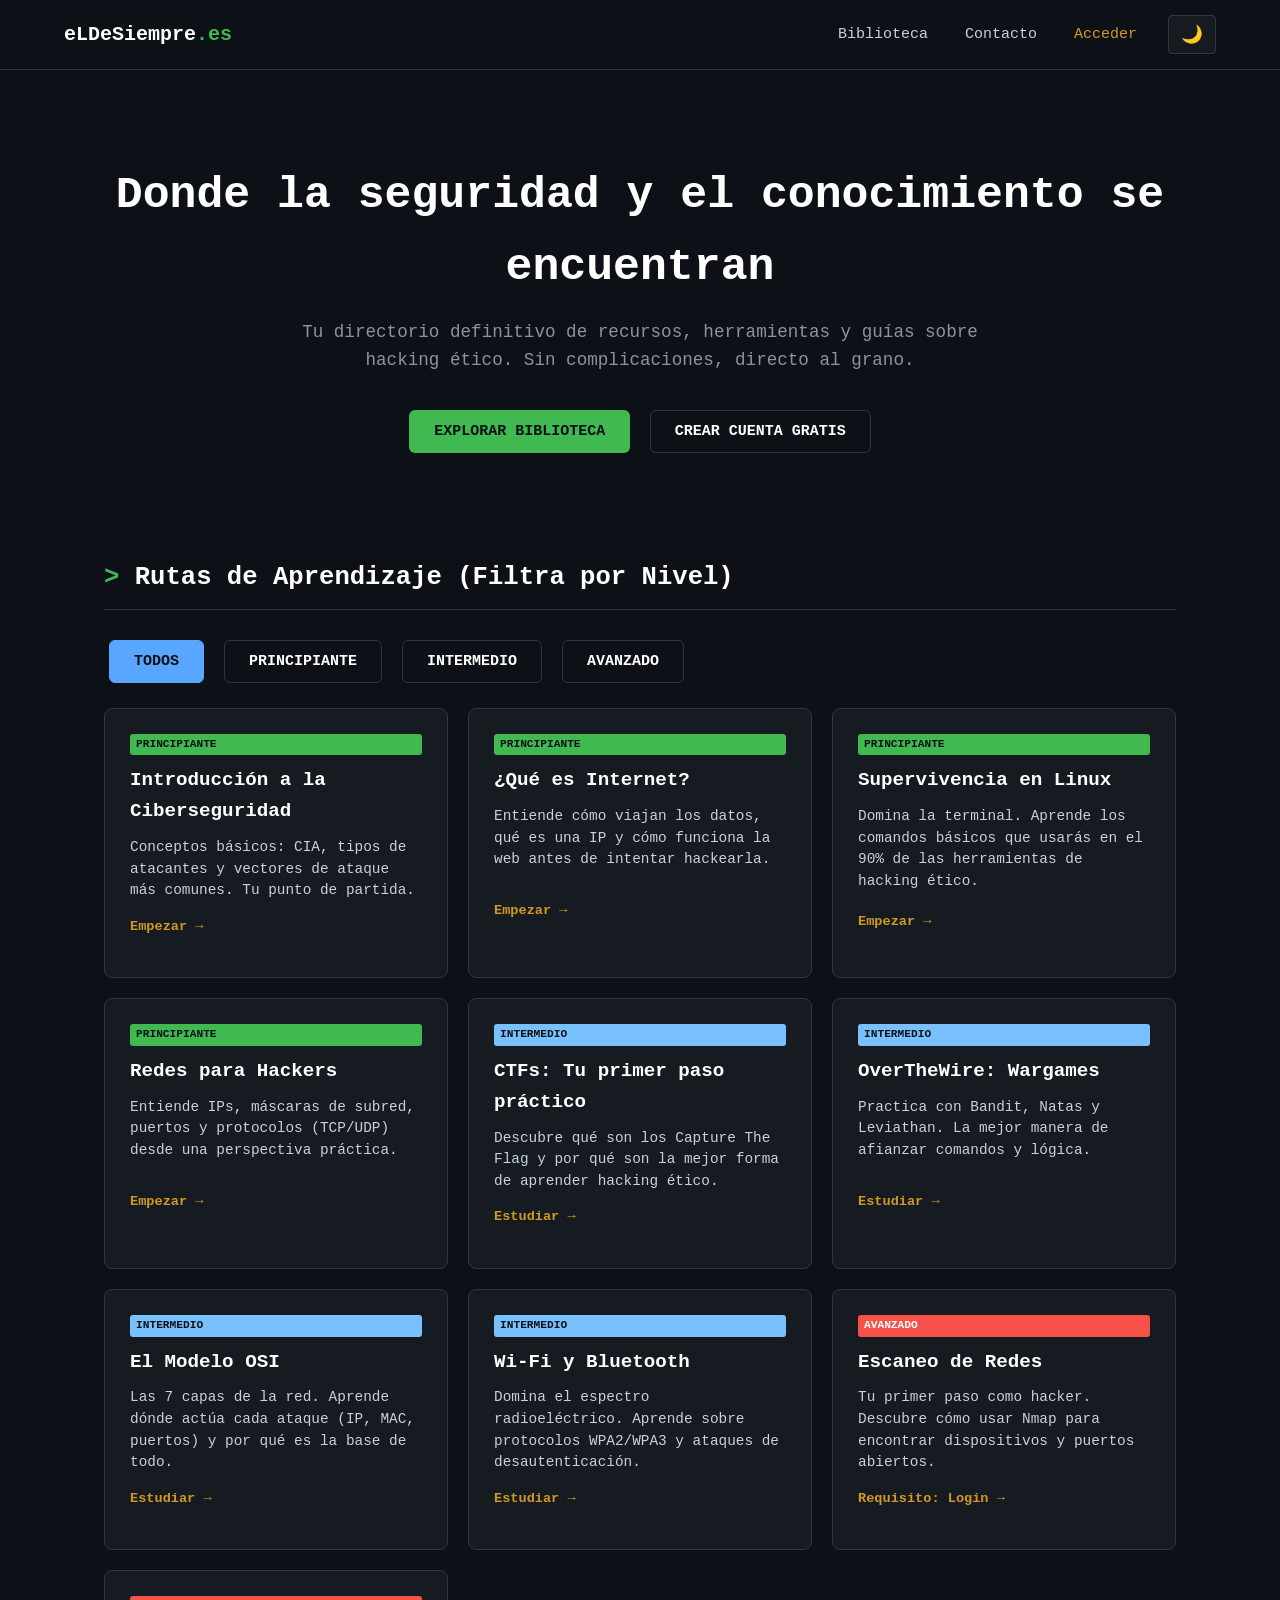
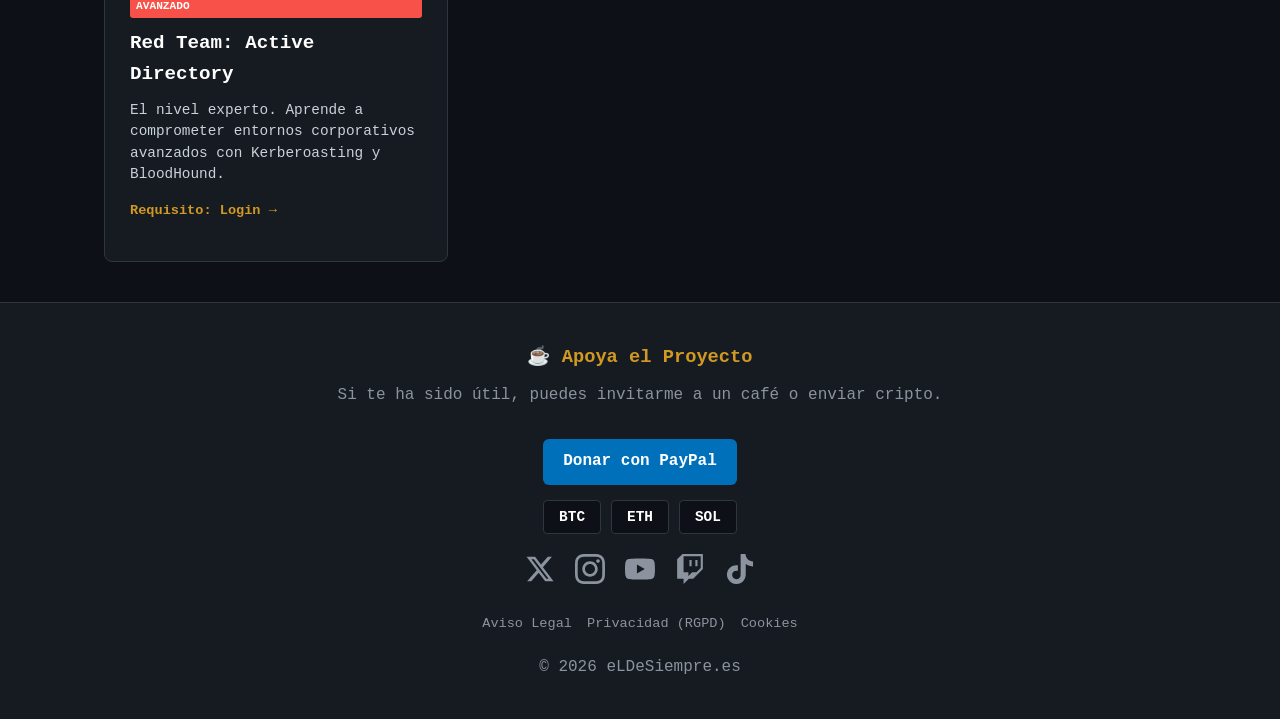
==== commit 7d9b9e89: "Refactor modal overlays in index.html Updated modal overlays for disclaimer and global search." ====
--- a/index.html
+++ b/index.html
@@ -22,31 +22,12 @@
     <title>Donde la seguridad y el conocimiento se encuentran</title>
     <link rel="icon" type="image/png" href="assets/logo.png">
     <link rel="stylesheet" href="styles.css">
-    <script>
-      var _paq = window._paq = window._paq || [];
-      _paq.push(['trackPageView']);
-      _paq.push(['enableLinkTracking']);
-      (function() {
-        var u="//matomo.eldesiempre.es/";
-        _paq.push(['setTrackerUrl', u+'matomo.php']);
-        _paq.push(['setSiteId', '1']);
-        var d=document, g=d.createElement('script'), s=d.getElementsByTagName('script')[0];
-        g.async=true; g.src=u+'matomo.js'; s.parentNode.insertBefore(g,s);
-      })();
-    </script>
 </head>
-<body class="locked" data-nav="inicio">
-    <script>
-        if (localStorage.getItem('disclaimerAceptado') === 'true') {
-            document.body.classList.remove('locked');
-            document.write('<style>#disclaimer-modal { display: none !important; }</style>');
-        }
-    </script>
-
+<body data-nav="inicio">
     <a href="#main-content" class="skip-link">Saltar al contenido principal</a>
     <div id="toast-container" role="status" aria-live="polite"></div>
 
-    <div class="modal-overlay active" id="disclaimer-modal" role="dialog" aria-modal="true">
+    <div class="modal-overlay" id="disclaimer-modal" role="dialog" aria-modal="true">
         <div class="modal-content" style="text-align: left;">
             <h2>⚠️ Descargo de Responsabilidad</h2>
             <p style="margin-bottom: 15px;">Bienvenido a <strong>eLDeSiempre.es</strong>. Antes de continuar, es obligatorio que lea y acepte las siguientes condiciones:</p>
@@ -211,15 +192,19 @@
         </div>
     </div>
 
-    <script src="app.js"></script>
-    <script>
-        function filtrarNivel(nivel, btn) {
-            document.querySelectorAll('.filter-container button').forEach(b => b.classList.remove('active-filter'));
-            btn.classList.add('active-filter');
-            document.querySelectorAll('.guia-item').forEach(item => {
-                item.style.display = (nivel === 'todos' || item.getAttribute('data-nivel') === nivel) ? 'flex' : 'none';
-            });
-        }
-    </script>
+    <div class="modal-overlay" id="modal-global-search">
+        <div class="modal-content" style="max-width: 600px; padding: 0; overflow: hidden; background: var(--bg-color);">
+            <div style="padding: 15px; border-bottom: 1px solid var(--border); display: flex; align-items: center; gap: 10px;">
+                <span style="font-size: 1.2rem;">🔍</span>
+                <input type="text" id="global-search-input" placeholder="Buscar herramientas, guías o recursos... (ESC para cerrar)" style="flex: 1; background: none; border: none; color: var(--text-bright); font-size: 1rem; outline: none;">
+                <button class="close-btn" style="position: static;" onclick="cerrarModal('modal-global-search')">×</button>
+            </div>
+            <div id="global-search-results" style="max-height: 400px; overflow-y: auto; padding: 10px;">
+                <p style="color: var(--text-muted); text-align: center;">Escribe al menos 2 letras...</p>
+            </div>
+        </div>
+    </div>
+
+    <script type="module" src="js/pages/index.js"></script>
 </body>
 </html>
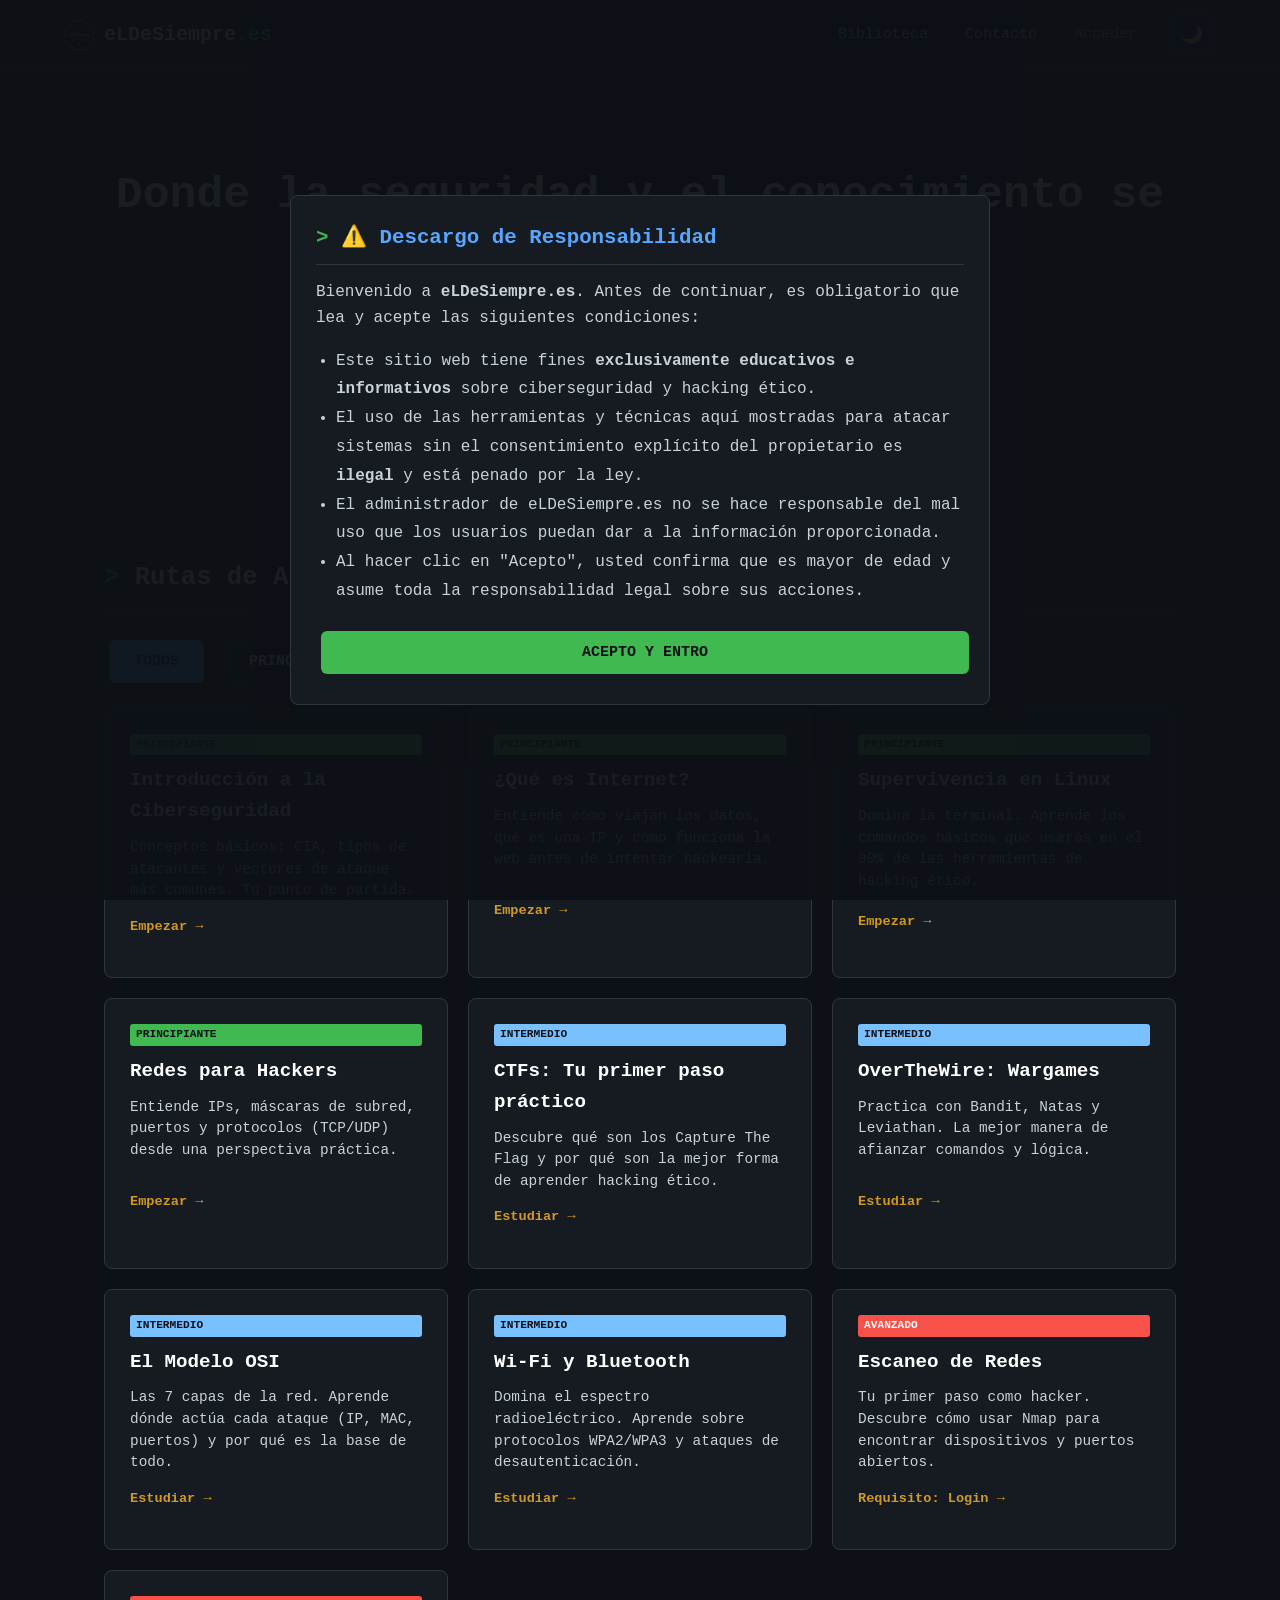
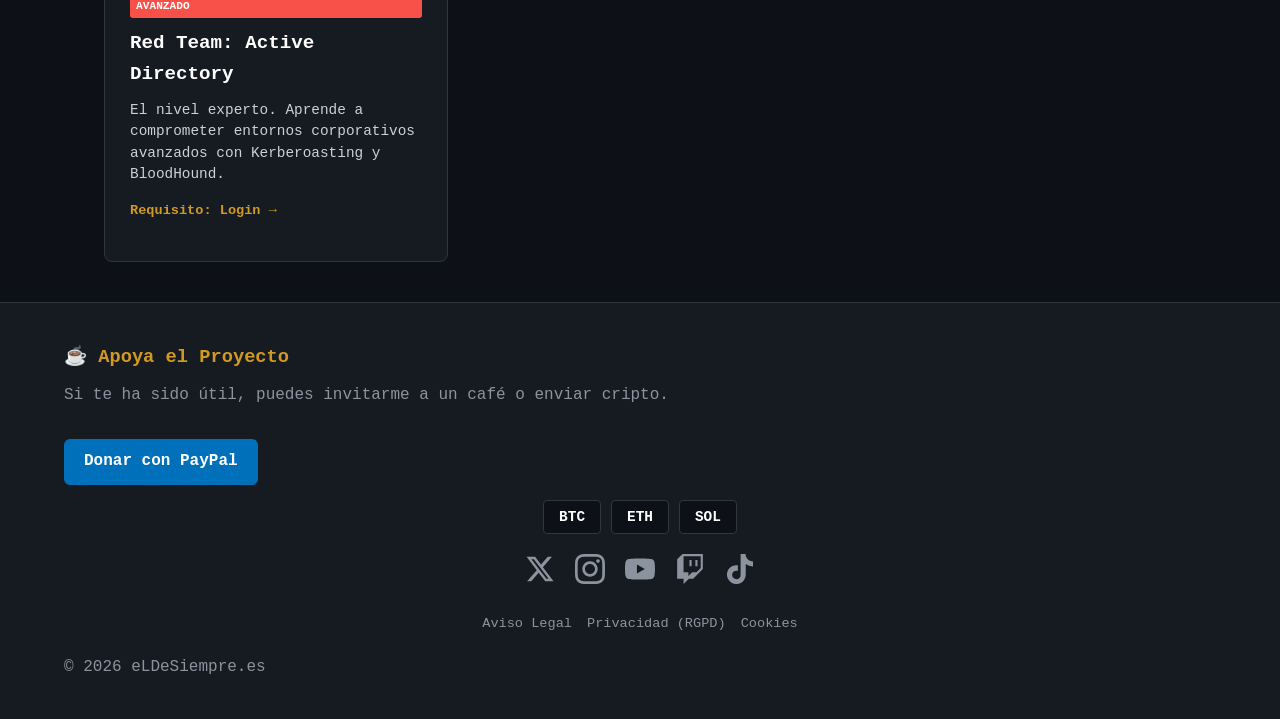
==== commit b9262bce: "Enhance accessibility and semantics in index.html" ====
--- a/index.html
+++ b/index.html
@@ -21,15 +21,17 @@
     <meta http-equiv="Content-Security-Policy" content="default-src 'self' https://api.eldesiempre.es https://matomo.eldesiempre.es https://cdn.jsdelivr.net https://fonts.googleapis.com https://fonts.gstatic.com https://osintframework.com https://ipwho.is https://api.allorigins.win https://dns.google https://api.macvendors.com https://services.nvd.nist.gov https://cve.circl.lu; style-src 'self' 'unsafe-inline' https://www.nerdfonts.com https://fonts.googleapis.com https://cdn.jsdelivr.net; script-src 'self' 'unsafe-inline' https://cdn.jsdelivr.net https://matomo.eldesiempre.es https://api.eldesiempre.es; img-src 'self' data: https:; font-src 'self' https://www.nerdfonts.com https://fonts.gstatic.com;">
     <title>Donde la seguridad y el conocimiento se encuentran</title>
     <link rel="icon" type="image/png" href="assets/logo.png">
+    <link rel="preconnect" href="https://fonts.googleapis.com">
+    <link rel="preconnect" href="https://fonts.gstatic.com" crossorigin>
     <link rel="stylesheet" href="styles.css">
 </head>
 <body data-nav="inicio">
     <a href="#main-content" class="skip-link">Saltar al contenido principal</a>
     <div id="toast-container" role="status" aria-live="polite"></div>
 
-    <div class="modal-overlay" id="disclaimer-modal" role="dialog" aria-modal="true">
+    <div class="modal-overlay" id="disclaimer-modal" role="dialog" aria-modal="true" aria-labelledby="disclaimer-title">
         <div class="modal-content" style="text-align: left;">
-            <h2>⚠️ Descargo de Responsabilidad</h2>
+            <h2 id="disclaimer-title">⚠️ Descargo de Responsabilidad</h2>
             <p style="margin-bottom: 15px;">Bienvenido a <strong>eLDeSiempre.es</strong>. Antes de continuar, es obligatorio que lea y acepte las siguientes condiciones:</p>
             <ul style="margin-left: 20px; margin-bottom: 20px; line-height: 1.8;">
                 <li>Este sitio web tiene fines <strong>exclusivamente educativos e informativos</strong> sobre ciberseguridad y hacking ético.</li>
@@ -50,11 +52,11 @@
     </div>
 
     <header>
-        <button class="logo-container" onclick="window.location.href='index.html'">
+        <button class="logo-container" onclick="window.location.href='index.html'" aria-label="Ir al inicio">
             <img src="assets/logo.png" alt="" class="logo-img" onerror="this.style.display='none'">
             <div class="logo-text">eLDeSiempre<span>.es</span></div>
         </button>
-        <nav>
+        <nav aria-label="Navegación principal">
             <button class="nav-btn" onclick="window.location.href='biblioteca.html'">Biblioteca</button>
             <button class="nav-btn" onclick="window.location.href='contacto.html'">Contacto</button>
             <button class="nav-btn" id="nav-perfil-btn" style="display:none;" onclick="window.location.href='perfil.html'">Mi Perfil</button>
@@ -65,81 +67,81 @@
     </header>
 
     <main class="container" id="main-content">
-        <div class="hero">
+        <section class="hero">
             <h1>Donde la seguridad y el conocimiento se encuentran</h1>
             <p>Tu directorio definitivo de recursos, herramientas y guías sobre hacking ético. Sin complicaciones, directo al grano.</p>
             <button class="btn-primary" onclick="comprobarAcceso('biblioteca.html')">Explorar Biblioteca</button>
             <button class="btn-secondary" onclick="window.location.href='login.html'">Crear Cuenta Gratis</button>
-        </div>
-
-        <section id="rutas" style="margin-top: 50px;">
-            <h2>Rutas de Aprendizaje (Filtra por Nivel)</h2>
-
-            <div class="filter-container" style="display: flex; gap: 10px; flex-wrap: wrap; margin-bottom: 20px;">
-                <button class="btn-secondary active-filter" onclick="filtrarNivel('todos', this)">Todos</button>
-                <button class="btn-secondary" onclick="filtrarNivel('principiante', this)">Principiante</button>
-                <button class="btn-secondary" onclick="filtrarNivel('intermedio', this)">Intermedio</button>
-                <button class="btn-secondary" onclick="filtrarNivel('avanzado', this)">Avanzado</button>
+        </section>
+
+        <section id="rutas" style="margin-top: 50px;" aria-labelledby="rutas-title">
+            <h2 id="rutas-title">Rutas de Aprendizaje (Filtra por Nivel)</h2>
+
+            <div class="filter-container" role="group" aria-label="Filtrar por nivel" style="display: flex; gap: 10px; flex-wrap: wrap; margin-bottom: 20px;">
+                <button class="btn-secondary active-filter" onclick="filtrarNivel('todos', this)" aria-pressed="true">Todos</button>
+                <button class="btn-secondary" onclick="filtrarNivel('principiante', this)" aria-pressed="false">Principiante</button>
+                <button class="btn-secondary" onclick="filtrarNivel('intermedio', this)" aria-pressed="false">Intermedio</button>
+                <button class="btn-secondary" onclick="filtrarNivel('avanzado', this)" aria-pressed="false">Avanzado</button>
             </div>
 
             <div class="grid-cards" id="lista-guias" style="margin-top: 20px;">
-                <article class="card guia-item" data-nivel="principiante" onclick="window.location.href='guia.html?id=introduccion-ciberseguridad'">
+                <article class="card guia-item" data-nivel="principiante" onclick="window.location.href='guia.html?id=introduccion-ciberseguridad'" tabindex="0" role="link">
                     <span class="badge badge-curso" style="margin-bottom: 10px; display: inline-block;">Principiante</span>
                     <h3>Introducción a la Ciberseguridad</h3>
                     <p>Conceptos básicos: CIA, tipos de atacantes y vectores de ataque más comunes. Tu punto de partida.</p>
                     <p style="color: var(--neon-gold); font-size: 0.85rem; font-weight: bold; margin-top: auto;">Empezar →</p>
                 </article>
-                <article class="card guia-item" data-nivel="principiante" onclick="window.location.href='guia.html?id=introduccion-internet'">
+                <article class="card guia-item" data-nivel="principiante" onclick="window.location.href='guia.html?id=introduccion-internet'" tabindex="0" role="link">
                     <span class="badge badge-curso" style="margin-bottom: 10px; display: inline-block;">Principiante</span>
                     <h3>¿Qué es Internet?</h3>
                     <p>Entiende cómo viajan los datos, qué es una IP y cómo funciona la web antes de intentar hackearla.</p>
                     <p style="color: var(--neon-gold); font-size: 0.85rem; font-weight: bold; margin-top: auto;">Empezar →</p>
                 </article>
-                <article class="card guia-item" data-nivel="principiante" onclick="window.location.href='guia.html?id=comandos-linux'">
+                <article class="card guia-item" data-nivel="principiante" onclick="window.location.href='guia.html?id=comandos-linux'" tabindex="0" role="link">
                     <span class="badge badge-curso" style="margin-bottom: 10px; display: inline-block;">Principiante</span>
                     <h3>Supervivencia en Linux</h3>
                     <p>Domina la terminal. Aprende los comandos básicos que usarás en el 90% de las herramientas de hacking ético.</p>
                     <p style="color: var(--neon-gold); font-size: 0.85rem; font-weight: bold; margin-top: auto;">Empezar →</p>
                 </article>
-                <article class="card guia-item" data-nivel="principiante" onclick="window.location.href='guia.html?id=redes-basico'">
+                <article class="card guia-item" data-nivel="principiante" onclick="window.location.href='guia.html?id=redes-basico'" tabindex="0" role="link">
                     <span class="badge badge-curso" style="margin-bottom: 10px; display: inline-block;">Principiante</span>
                     <h3>Redes para Hackers</h3>
                     <p>Entiende IPs, máscaras de subred, puertos y protocolos (TCP/UDP) desde una perspectiva práctica.</p>
                     <p style="color: var(--neon-gold); font-size: 0.85rem; font-weight: bold; margin-top: auto;">Empezar →</p>
                 </article>
 
-                <article class="card guia-item" data-nivel="intermedio" onclick="window.location.href='guia.html?id=ctf-para-principiantes'">
+                <article class="card guia-item" data-nivel="intermedio" onclick="window.location.href='guia.html?id=ctf-para-principiantes'" tabindex="0" role="link">
                     <span class="badge badge-lab" style="margin-bottom: 10px; display: inline-block;">Intermedio</span>
                     <h3>CTFs: Tu primer paso práctico</h3>
                     <p>Descubre qué son los Capture The Flag y por qué son la mejor forma de aprender hacking ético.</p>
                     <p style="color: var(--neon-gold); font-size: 0.85rem; font-weight: bold; margin-top: auto;">Estudiar →</p>
                 </article>
-                <article class="card guia-item" data-nivel="intermedio" onclick="window.location.href='guia.html?id=overthewire-wargames'">
+                <article class="card guia-item" data-nivel="intermedio" onclick="window.location.href='guia.html?id=overthewire-wargames'" tabindex="0" role="link">
                     <span class="badge badge-lab" style="margin-bottom: 10px; display: inline-block;">Intermedio</span>
                     <h3>OverTheWire: Wargames</h3>
                     <p>Practica con Bandit, Natas y Leviathan. La mejor manera de afianzar comandos y lógica.</p>
                     <p style="color: var(--neon-gold); font-size: 0.85rem; font-weight: bold; margin-top: auto;">Estudiar →</p>
                 </article>
-                <article class="card guia-item" data-nivel="intermedio" onclick="window.location.href='guia.html?id=modelo-osi-redes'">
+                <article class="card guia-item" data-nivel="intermedio" onclick="window.location.href='guia.html?id=modelo-osi-redes'" tabindex="0" role="link">
                     <span class="badge badge-lab" style="margin-bottom: 10px; display: inline-block;">Intermedio</span>
                     <h3>El Modelo OSI</h3>
                     <p>Las 7 capas de la red. Aprende dónde actúa cada ataque (IP, MAC, puertos) y por qué es la base de todo.</p>
                     <p style="color: var(--neon-gold); font-size: 0.85rem; font-weight: bold; margin-top: auto;">Estudiar →</p>
                 </article>
-                <article class="card guia-item" data-nivel="intermedio" onclick="window.location.href='guia.html?id=redes-inalambricas'">
+                <article class="card guia-item" data-nivel="intermedio" onclick="window.location.href='guia.html?id=redes-inalambricas'" tabindex="0" role="link">
                     <span class="badge badge-lab" style="margin-bottom: 10px; display: inline-block;">Intermedio</span>
                     <h3>Wi-Fi y Bluetooth</h3>
                     <p>Domina el espectro radioeléctrico. Aprende sobre protocolos WPA2/WPA3 y ataques de desautenticación.</p>
                     <p style="color: var(--neon-gold); font-size: 0.85rem; font-weight: bold; margin-top: auto;">Estudiar →</p>
                 </article>
 
-                <article class="card guia-item" data-nivel="avanzado" onclick="window.location.href='guia.html?id=hacking-etico-redes'">
+                <article class="card guia-item" data-nivel="avanzado" onclick="window.location.href='guia.html?id=hacking-etico-redes'" tabindex="0" role="link">
                     <span class="badge badge-sistema" style="margin-bottom: 10px; display: inline-block;">Avanzado</span>
                     <h3>Escaneo de Redes</h3>
                     <p>Tu primer paso como hacker. Descubre cómo usar Nmap para encontrar dispositivos y puertos abiertos.</p>
                     <p style="color: var(--neon-gold); font-size: 0.85rem; font-weight: bold; margin-top: auto;">Requisito: Login →</p>
                 </article>
-                <article class="card guia-item" data-nivel="avanzado" onclick="window.location.href='guia.html?id=red-team-pentesting'">
+                <article class="card guia-item" data-nivel="avanzado" onclick="window.location.href='guia.html?id=red-team-pentesting'" tabindex="0" role="link">
                     <span class="badge badge-sistema" style="margin-bottom: 10px; display: inline-block;">Avanzado</span>
                     <h3>Red Team: Active Directory</h3>
                     <p>El nivel experto. Aprende a comprometer entornos corporativos avanzados con Kerberoasting y BloodHound.</p>
@@ -175,10 +177,10 @@
         <p style="margin-top: 20px;">&copy; 2026 eLDeSiempre.es</p>
     </footer>
 
-    <div class="modal-overlay" id="modal-legal" role="dialog" aria-modal="true">
+    <div class="modal-overlay" id="modal-legal" role="dialog" aria-modal="true" aria-labelledby="legal-title">
         <div class="modal-content">
-            <button class="close-btn" onclick="cerrarModal('modal-legal')">×</button>
-            <h2>Información Legal y RGPD</h2>
+            <button class="close-btn" onclick="cerrarModal('modal-legal')" aria-label="Cerrar">×</button>
+            <h2 id="legal-title">Información Legal y RGPD</h2>
             <div style="font-size: 0.92rem; line-height: 1.7; color: var(--text-main);">
                 <h3>1. Aviso Legal</h3>
                 <p>Este sitio web es un proyecto personal sin ánimo de lucro. El titular es el administrador de eLDeSiempre.es. El contenido es meramente educativo.</p>
@@ -192,12 +194,12 @@
         </div>
     </div>
 
-    <div class="modal-overlay" id="modal-global-search">
+    <div class="modal-overlay" id="modal-global-search" role="dialog" aria-modal="true" aria-label="Buscador global">
         <div class="modal-content" style="max-width: 600px; padding: 0; overflow: hidden; background: var(--bg-color);">
             <div style="padding: 15px; border-bottom: 1px solid var(--border); display: flex; align-items: center; gap: 10px;">
-                <span style="font-size: 1.2rem;">🔍</span>
-                <input type="text" id="global-search-input" placeholder="Buscar herramientas, guías o recursos... (ESC para cerrar)" style="flex: 1; background: none; border: none; color: var(--text-bright); font-size: 1rem; outline: none;">
-                <button class="close-btn" style="position: static;" onclick="cerrarModal('modal-global-search')">×</button>
+                <span style="font-size: 1.2rem;" aria-hidden="true">🔍</span>
+                <input type="text" id="global-search-input" placeholder="Buscar herramientas, guías o recursos... (ESC para cerrar)" style="flex: 1; background: none; border: none; color: var(--text-bright); font-size: 1rem; outline: none;" aria-label="Buscar">
+                <button class="close-btn" style="position: static;" onclick="cerrarModal('modal-global-search')" aria-label="Cerrar buscador">×</button>
             </div>
             <div id="global-search-results" style="max-height: 400px; overflow-y: auto; padding: 10px;">
                 <p style="color: var(--text-muted); text-align: center;">Escribe al menos 2 letras...</p>
--- a/styles.css
+++ b/styles.css
@@ -727,12 +727,55 @@
 }
 
 footer {
-    text-align: center;
+    text-align: left;
     padding: 40px 5%;
     border-top: 1px solid var(--border);
     margin-top: auto;
     background: var(--card-bg);
     color: var(--text-muted);
+}
+
+.footer-grid {
+    display: grid;
+    grid-template-columns: repeat(auto-fit, minmax(250px, 1fr));
+    gap: 40px;
+    max-width: 1200px;
+    margin: 0 auto;
+    align-items: start;
+}
+
+.footer-col h3 {
+    color: var(--text-bright);
+    margin-bottom: 15px;
+    font-size: 1.1rem;
+}
+
+.footer-col p {
+    font-size: 0.9rem;
+    line-height: 1.6;
+    margin-bottom: 15px;
+}
+
+.footer-col .crypto-list {
+    justify-content: flex-start;
+    margin-top: 10px;
+}
+
+.footer-col .social-links {
+    justify-content: flex-start;
+    margin-top: 10px;
+}
+
+.footer-bottom {
+    text-align: center;
+    margin-top: 40px;
+    padding-top: 20px;
+    border-top: 1px solid var(--border);
+    font-size: 0.85rem;
+}
+
+.footer-bottom .legal-links {
+    margin-bottom: 10px;
 }
 
 .support-footer h3 {
@@ -1150,3 +1193,127 @@
         right: 16px;
     }
 }
+
+.terminal-container {
+    background: #000;
+    border: 1px solid var(--border);
+    border-radius: 8px;
+    padding: 20px;
+    font-family: 'Hack Nerd Font', monospace;
+    color: var(--neon-green);
+    box-shadow: 0 0 15px rgba(63, 185, 80, 0.1);
+}
+
+.terminal-header {
+    display: flex;
+    gap: 8px;
+    margin-bottom: 20px;
+    padding-bottom: 10px;
+    border-bottom: 1px dashed var(--border);
+}
+
+.terminal-dot {
+    width: 12px;
+    height: 12px;
+    border-radius: 50%;
+}
+.dot-red { background: #ff5f56; }
+.dot-yellow { background: #ffbd2e; }
+.dot-green { background: #27c93f; }
+
+.terminal-prompt {
+    color: var(--neon-blue);
+    margin-bottom: 15px;
+    font-size: 1.1rem;
+}
+.terminal-prompt span { color: var(--neon-green); }
+
+.btn-back {
+    display: inline-flex;
+    align-items: center;
+    gap: 8px;
+    background: transparent;
+    border: 1px solid var(--neon-blue);
+    color: var(--neon-blue);
+    padding: 8px 16px;
+    border-radius: 4px;
+    cursor: pointer;
+    font-family: inherit;
+    font-weight: bold;
+    margin-bottom: 20px;
+    transition: 0.2s;
+    text-transform: uppercase;
+    font-size: 0.9rem;
+}
+.btn-back:hover {
+    background: var(--neon-blue);
+    color: var(--bg-color);
+}
+
+.dir-tree {
+    list-style: none;
+    padding-left: 0;
+    margin-bottom: 30px;
+    border-left: 2px solid var(--border);
+    padding-left: 15px;
+}
+
+.dir-item {
+    margin-bottom: 10px;
+    position: relative;
+}
+.dir-item::before {
+    content: '├── ';
+    color: var(--text-muted);
+    font-family: monospace;
+}
+.dir-item:last-child::before {
+    content: '└── ';
+}
+
+.dir-link {
+    color: var(--neon-blue);
+    text-decoration: none;
+    font-weight: bold;
+    font-size: 1rem;
+    display: inline-block;
+    padding: 5px 10px;
+    border-radius: 4px;
+    transition: 0.2s;
+}
+.dir-link:hover, .dir-link.active {
+    background: rgba(88, 166, 255, 0.1);
+    color: var(--neon-green);
+    transform: translateX(5px);
+}
+
+.dir-desc {
+    display: block;
+    font-size: 0.85rem;
+    color: var(--text-muted);
+    margin-left: 30px;
+    margin-top: 2px;
+    font-style: italic;
+}
+
+.resource-details {
+    margin-top: 15px;
+    padding: 15px;
+    background: rgba(13, 17, 23, 0.5);
+    border-left: 2px solid var(--neon-blue);
+    border-radius: 4px;
+}
+.resource-details h4 {
+    color: var(--neon-gold);
+    margin-bottom: 5px;
+    font-size: 0.9rem;
+}
+.resource-details ul {
+    list-style: square;
+    margin-left: 20px;
+    font-size: 0.85rem;
+    color: var(--text-main);
+}
+.resource-details li {
+    margin-bottom: 5px;
+}
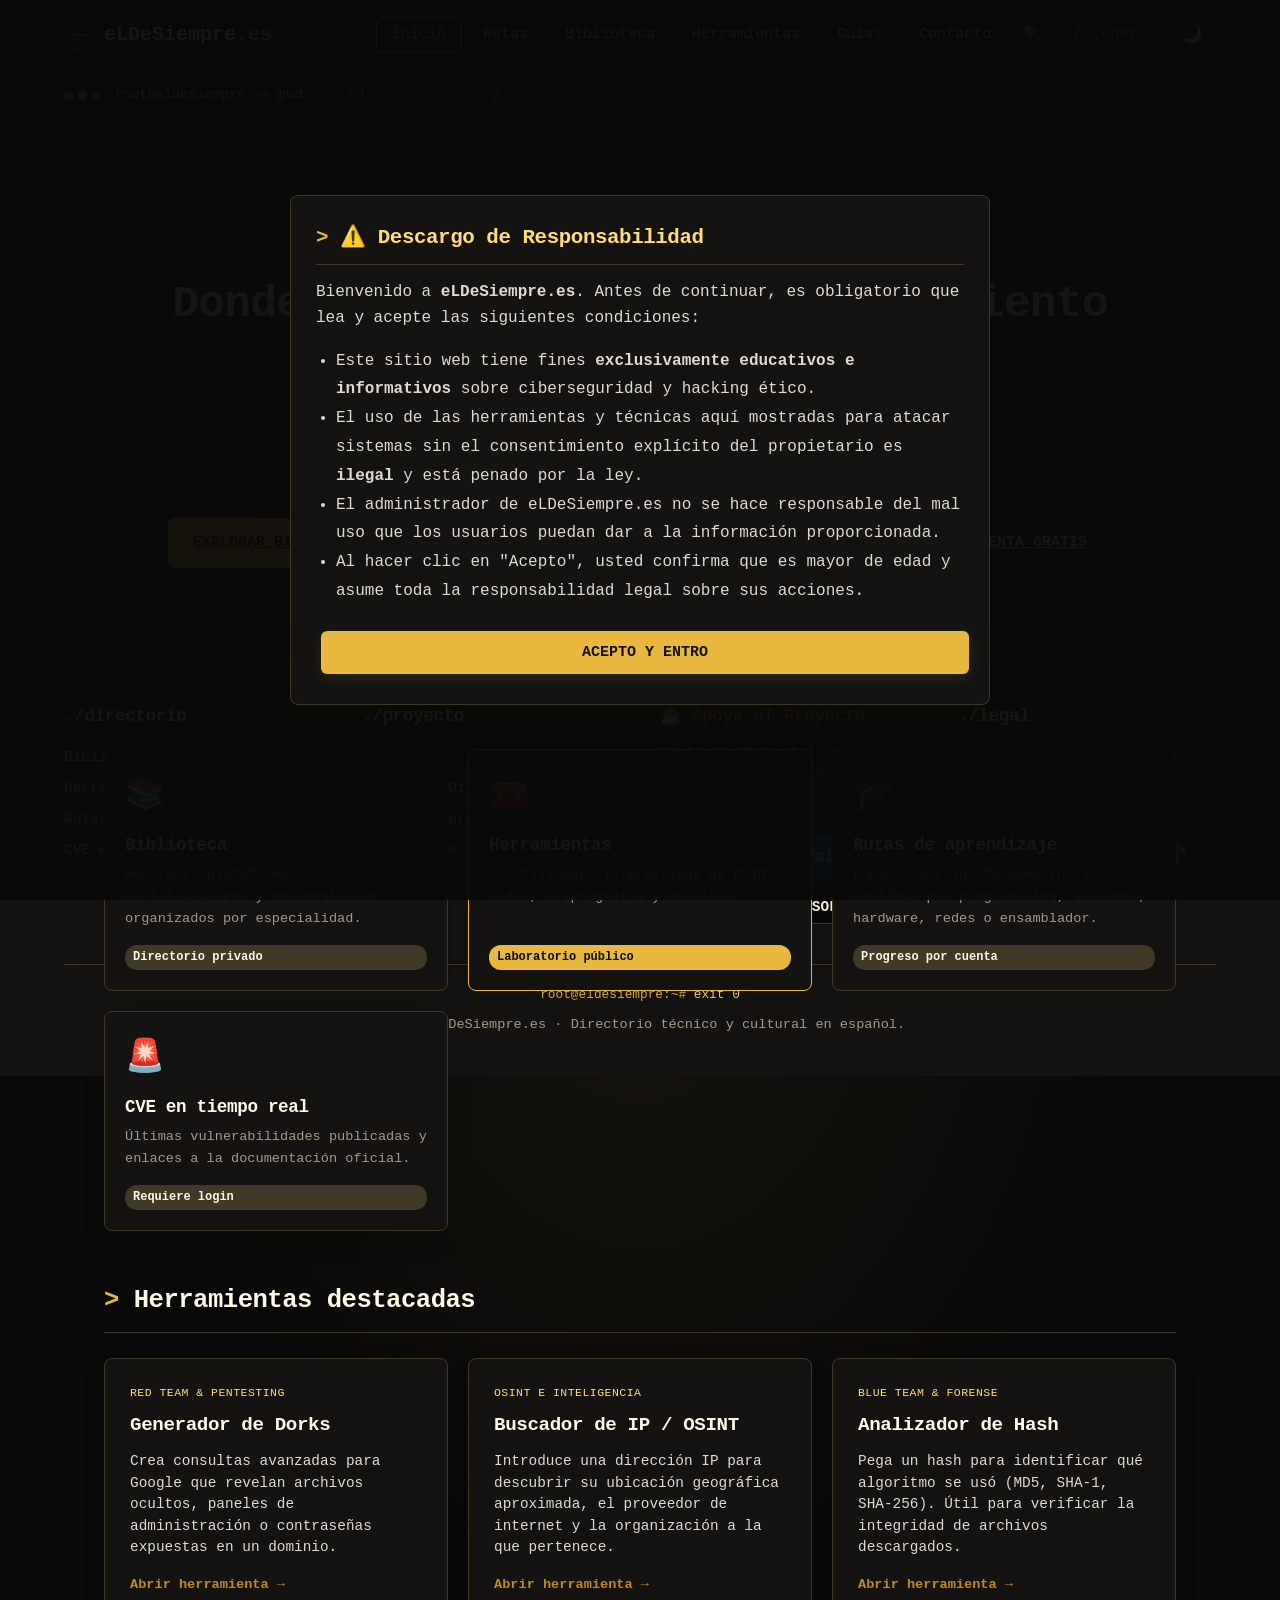
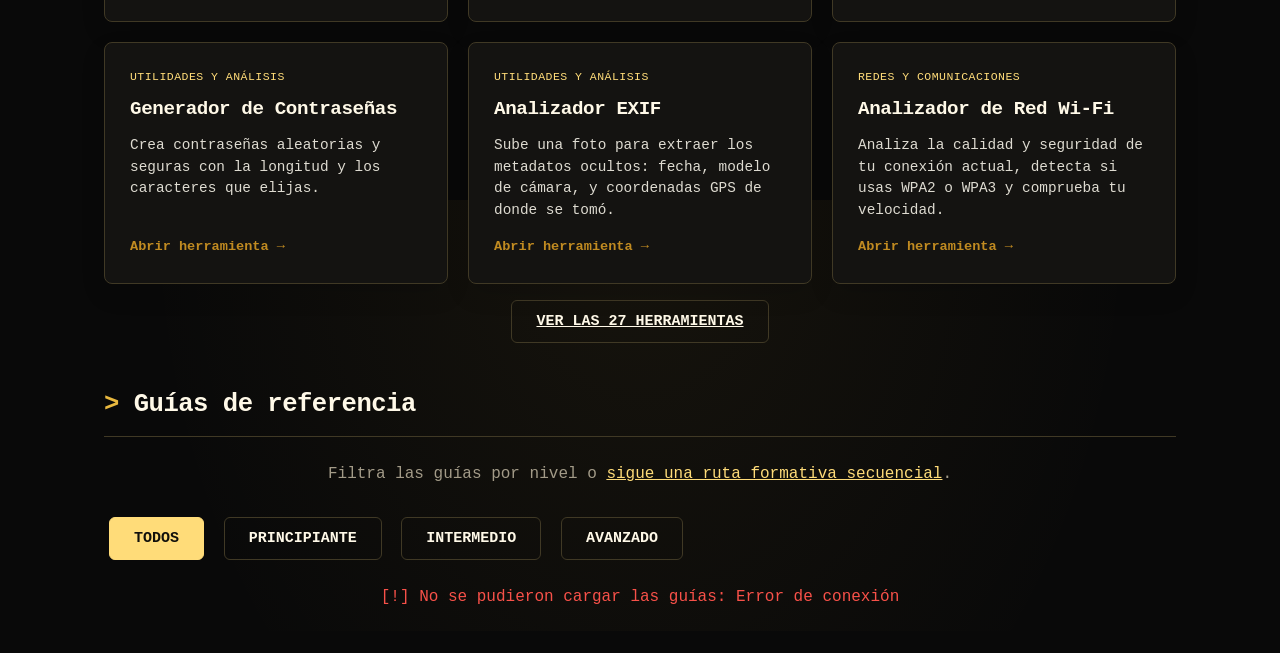
==== commit c60b0aa6: "Add files via upload" ====
--- a/index.html
+++ b/index.html
@@ -1,212 +1,78 @@
-<!DOCTYPE html>
-<html lang="es">
-<head>
-    <meta charset="UTF-8">
-    <meta name="viewport" content="width=device-width, initial-scale=1.0, viewport-fit=cover">
-    <meta name="description" content="Aprende ciberseguridad y hacking ético desde cero. Directorio de recursos gratuitos, herramientas OSINT y guías paso a paso en español.">
-    <meta property="og:site_name" content="eLDeSiempre">
-    <meta property="og:title" content="Donde la seguridad y el conocimiento se encuentran">
-    <meta property="og:description" content="Tu directorio definitivo de recursos, herramientas y guías sobre hacking ético.">
-    <meta property="og:image" content="https://eldesiempre.es/assets/portada.jpg">
-    <meta property="og:image:width" content="1200">
-    <meta property="og:image:height" content="630">
-    <meta property="og:url" content="https://eldesiempre.es/">
-    <meta property="og:type" content="website">
-    <meta name="twitter:card" content="summary_large_image">
-    <meta name="twitter:site" content="@eLDeSiempre_TTV">
-    <meta name="twitter:title" content="Donde la seguridad y el conocimiento se encuentran">
-    <meta name="twitter:description" content="Tu directorio definitivo de recursos, herramientas y guías sobre hacking ético.">
-    <meta name="twitter:image" content="https://eldesiempre.es/assets/portada.jpg">
-    <meta name="theme-color" content="#0d1117">
-    <meta http-equiv="Content-Security-Policy" content="default-src 'self' https://api.eldesiempre.es https://matomo.eldesiempre.es https://cdn.jsdelivr.net https://fonts.googleapis.com https://fonts.gstatic.com https://osintframework.com https://ipwho.is https://api.allorigins.win https://dns.google https://api.macvendors.com https://services.nvd.nist.gov https://cve.circl.lu; style-src 'self' 'unsafe-inline' https://www.nerdfonts.com https://fonts.googleapis.com https://cdn.jsdelivr.net; script-src 'self' 'unsafe-inline' https://cdn.jsdelivr.net https://matomo.eldesiempre.es https://api.eldesiempre.es; img-src 'self' data: https:; font-src 'self' https://www.nerdfonts.com https://fonts.gstatic.com;">
-    <title>Donde la seguridad y el conocimiento se encuentran</title>
-    <link rel="icon" type="image/png" href="assets/logo.png">
-    <link rel="preconnect" href="https://fonts.googleapis.com">
-    <link rel="preconnect" href="https://fonts.gstatic.com" crossorigin>
-    <link rel="stylesheet" href="styles.css">
-</head>
-<body data-nav="inicio">
-    <a href="#main-content" class="skip-link">Saltar al contenido principal</a>
-    <div id="toast-container" role="status" aria-live="polite"></div>
-
-    <div class="modal-overlay" id="disclaimer-modal" role="dialog" aria-modal="true" aria-labelledby="disclaimer-title">
-        <div class="modal-content" style="text-align: left;">
-            <h2 id="disclaimer-title">⚠️ Descargo de Responsabilidad</h2>
-            <p style="margin-bottom: 15px;">Bienvenido a <strong>eLDeSiempre.es</strong>. Antes de continuar, es obligatorio que lea y acepte las siguientes condiciones:</p>
-            <ul style="margin-left: 20px; margin-bottom: 20px; line-height: 1.8;">
-                <li>Este sitio web tiene fines <strong>exclusivamente educativos e informativos</strong> sobre ciberseguridad y hacking ético.</li>
-                <li>El uso de las herramientas y técnicas aquí mostradas para atacar sistemas sin el consentimiento explícito del propietario es <strong>ilegal</strong> y está penado por la ley.</li>
-                <li>El administrador de eLDeSiempre.es no se hace responsable del mal uso que los usuarios puedan dar a la información proporcionada.</li>
-                <li>Al hacer clic en "Acepto", usted confirma que es mayor de edad y asume toda la responsabilidad legal sobre sus acciones.</li>
-            </ul>
-            <button class="btn-primary" style="width: 100%;" onclick="aceptarDisclaimer()">Acepto y entro</button>
-        </div>
-    </div>
-
-    <div id="cookie-banner" role="region" aria-label="Aviso de cookies">
-        <p>Utilizamos cookies propias y de terceros (Matomo) para analizar el tráfico. Puedes aceptarlas o rechazarlas. <a href="#" onclick="mostrarAvisoLegal(event)">Más información</a>.</p>
-        <div>
-            <button class="btn-secondary" onclick="aceptarCookies(false)">Rechazar</button>
-            <button class="btn-primary" onclick="aceptarCookies(true)">Aceptar</button>
-        </div>
-    </div>
-
-    <header>
-        <button class="logo-container" onclick="window.location.href='index.html'" aria-label="Ir al inicio">
-            <img src="assets/logo.png" alt="" class="logo-img" onerror="this.style.display='none'">
-            <div class="logo-text">eLDeSiempre<span>.es</span></div>
-        </button>
-        <nav aria-label="Navegación principal">
-            <button class="nav-btn" onclick="window.location.href='biblioteca.html'">Biblioteca</button>
-            <button class="nav-btn" onclick="window.location.href='contacto.html'">Contacto</button>
-            <button class="nav-btn" id="nav-perfil-btn" style="display:none;" onclick="window.location.href='perfil.html'">Mi Perfil</button>
-            <button class="nav-btn btn-login" id="nav-login-btn" onclick="window.location.href='login.html'">Acceder</button>
-            <button class="nav-btn" id="nav-logout-btn" style="display:none; color:var(--danger); border-color:var(--danger);" onclick="cerrarSesion()">Salir</button>
-            <button class="theme-toggle" id="theme-toggle" aria-label="Cambiar tema">🌙</button>
-        </nav>
-    </header>
-
-    <main class="container" id="main-content">
-        <section class="hero">
-            <h1>Donde la seguridad y el conocimiento se encuentran</h1>
-            <p>Tu directorio definitivo de recursos, herramientas y guías sobre hacking ético. Sin complicaciones, directo al grano.</p>
-            <button class="btn-primary" onclick="comprobarAcceso('biblioteca.html')">Explorar Biblioteca</button>
-            <button class="btn-secondary" onclick="window.location.href='login.html'">Crear Cuenta Gratis</button>
-        </section>
-
-        <section id="rutas" style="margin-top: 50px;" aria-labelledby="rutas-title">
-            <h2 id="rutas-title">Rutas de Aprendizaje (Filtra por Nivel)</h2>
-
-            <div class="filter-container" role="group" aria-label="Filtrar por nivel" style="display: flex; gap: 10px; flex-wrap: wrap; margin-bottom: 20px;">
-                <button class="btn-secondary active-filter" onclick="filtrarNivel('todos', this)" aria-pressed="true">Todos</button>
-                <button class="btn-secondary" onclick="filtrarNivel('principiante', this)" aria-pressed="false">Principiante</button>
-                <button class="btn-secondary" onclick="filtrarNivel('intermedio', this)" aria-pressed="false">Intermedio</button>
-                <button class="btn-secondary" onclick="filtrarNivel('avanzado', this)" aria-pressed="false">Avanzado</button>
-            </div>
-
-            <div class="grid-cards" id="lista-guias" style="margin-top: 20px;">
-                <article class="card guia-item" data-nivel="principiante" onclick="window.location.href='guia.html?id=introduccion-ciberseguridad'" tabindex="0" role="link">
-                    <span class="badge badge-curso" style="margin-bottom: 10px; display: inline-block;">Principiante</span>
-                    <h3>Introducción a la Ciberseguridad</h3>
-                    <p>Conceptos básicos: CIA, tipos de atacantes y vectores de ataque más comunes. Tu punto de partida.</p>
-                    <p style="color: var(--neon-gold); font-size: 0.85rem; font-weight: bold; margin-top: auto;">Empezar →</p>
-                </article>
-                <article class="card guia-item" data-nivel="principiante" onclick="window.location.href='guia.html?id=introduccion-internet'" tabindex="0" role="link">
-                    <span class="badge badge-curso" style="margin-bottom: 10px; display: inline-block;">Principiante</span>
-                    <h3>¿Qué es Internet?</h3>
-                    <p>Entiende cómo viajan los datos, qué es una IP y cómo funciona la web antes de intentar hackearla.</p>
-                    <p style="color: var(--neon-gold); font-size: 0.85rem; font-weight: bold; margin-top: auto;">Empezar →</p>
-                </article>
-                <article class="card guia-item" data-nivel="principiante" onclick="window.location.href='guia.html?id=comandos-linux'" tabindex="0" role="link">
-                    <span class="badge badge-curso" style="margin-bottom: 10px; display: inline-block;">Principiante</span>
-                    <h3>Supervivencia en Linux</h3>
-                    <p>Domina la terminal. Aprende los comandos básicos que usarás en el 90% de las herramientas de hacking ético.</p>
-                    <p style="color: var(--neon-gold); font-size: 0.85rem; font-weight: bold; margin-top: auto;">Empezar →</p>
-                </article>
-                <article class="card guia-item" data-nivel="principiante" onclick="window.location.href='guia.html?id=redes-basico'" tabindex="0" role="link">
-                    <span class="badge badge-curso" style="margin-bottom: 10px; display: inline-block;">Principiante</span>
-                    <h3>Redes para Hackers</h3>
-                    <p>Entiende IPs, máscaras de subred, puertos y protocolos (TCP/UDP) desde una perspectiva práctica.</p>
-                    <p style="color: var(--neon-gold); font-size: 0.85rem; font-weight: bold; margin-top: auto;">Empezar →</p>
-                </article>
-
-                <article class="card guia-item" data-nivel="intermedio" onclick="window.location.href='guia.html?id=ctf-para-principiantes'" tabindex="0" role="link">
-                    <span class="badge badge-lab" style="margin-bottom: 10px; display: inline-block;">Intermedio</span>
-                    <h3>CTFs: Tu primer paso práctico</h3>
-                    <p>Descubre qué son los Capture The Flag y por qué son la mejor forma de aprender hacking ético.</p>
-                    <p style="color: var(--neon-gold); font-size: 0.85rem; font-weight: bold; margin-top: auto;">Estudiar →</p>
-                </article>
-                <article class="card guia-item" data-nivel="intermedio" onclick="window.location.href='guia.html?id=overthewire-wargames'" tabindex="0" role="link">
-                    <span class="badge badge-lab" style="margin-bottom: 10px; display: inline-block;">Intermedio</span>
-                    <h3>OverTheWire: Wargames</h3>
-                    <p>Practica con Bandit, Natas y Leviathan. La mejor manera de afianzar comandos y lógica.</p>
-                    <p style="color: var(--neon-gold); font-size: 0.85rem; font-weight: bold; margin-top: auto;">Estudiar →</p>
-                </article>
-                <article class="card guia-item" data-nivel="intermedio" onclick="window.location.href='guia.html?id=modelo-osi-redes'" tabindex="0" role="link">
-                    <span class="badge badge-lab" style="margin-bottom: 10px; display: inline-block;">Intermedio</span>
-                    <h3>El Modelo OSI</h3>
-                    <p>Las 7 capas de la red. Aprende dónde actúa cada ataque (IP, MAC, puertos) y por qué es la base de todo.</p>
-                    <p style="color: var(--neon-gold); font-size: 0.85rem; font-weight: bold; margin-top: auto;">Estudiar →</p>
-                </article>
-                <article class="card guia-item" data-nivel="intermedio" onclick="window.location.href='guia.html?id=redes-inalambricas'" tabindex="0" role="link">
-                    <span class="badge badge-lab" style="margin-bottom: 10px; display: inline-block;">Intermedio</span>
-                    <h3>Wi-Fi y Bluetooth</h3>
-                    <p>Domina el espectro radioeléctrico. Aprende sobre protocolos WPA2/WPA3 y ataques de desautenticación.</p>
-                    <p style="color: var(--neon-gold); font-size: 0.85rem; font-weight: bold; margin-top: auto;">Estudiar →</p>
-                </article>
-
-                <article class="card guia-item" data-nivel="avanzado" onclick="window.location.href='guia.html?id=hacking-etico-redes'" tabindex="0" role="link">
-                    <span class="badge badge-sistema" style="margin-bottom: 10px; display: inline-block;">Avanzado</span>
-                    <h3>Escaneo de Redes</h3>
-                    <p>Tu primer paso como hacker. Descubre cómo usar Nmap para encontrar dispositivos y puertos abiertos.</p>
-                    <p style="color: var(--neon-gold); font-size: 0.85rem; font-weight: bold; margin-top: auto;">Requisito: Login →</p>
-                </article>
-                <article class="card guia-item" data-nivel="avanzado" onclick="window.location.href='guia.html?id=red-team-pentesting'" tabindex="0" role="link">
-                    <span class="badge badge-sistema" style="margin-bottom: 10px; display: inline-block;">Avanzado</span>
-                    <h3>Red Team: Active Directory</h3>
-                    <p>El nivel experto. Aprende a comprometer entornos corporativos avanzados con Kerberoasting y BloodHound.</p>
-                    <p style="color: var(--neon-gold); font-size: 0.85rem; font-weight: bold; margin-top: auto;">Requisito: Login →</p>
-                </article>
-            </div>
-        </section>
-    </main>
-
-    <footer>
-        <div class="support-footer">
-            <h3>☕ Apoya el Proyecto</h3>
-            <p style="margin-bottom: 20px;">Si te ha sido útil, puedes invitarme a un café o enviar cripto.</p>
-            <a href="https://www.paypal.biz/ldesiem" target="_blank" rel="noopener noreferrer" class="paypal-btn">Donar con PayPal</a>
-            <div class="crypto-list">
-                <button class="crypto-item" onclick="copiarAlPortapapeles('bc1qncwax6ehsrhhphgsvdypy0nhpa2848mjkth320', 'BTC')">BTC</button>
-                <button class="crypto-item" onclick="copiarAlPortapapeles('0x671233AE15A16ff6424e831504CB6C749345B08D', 'ETH')">ETH</button>
-                <button class="crypto-item" onclick="copiarAlPortapapeles('7iVeci47L9mLKouKEQB9siiSdG3QCESDrPnQgrD7xMx', 'SOL')">SOL</button>
-            </div>
-        </div>
-        <div class="social-links" aria-label="Redes sociales">
-            <a href="https://x.com/eLDeSiempre_TTV" target="_blank" rel="noopener noreferrer" title="X (Twitter)"><svg class="social-icon" viewBox="0 0 24 24"><path d="M18.244 2.25h3.308l-7.227 8.26 8.502 11.24H16.17l-5.214-6.817L4.99 21.75H1.68l7.73-8.835L1.254 2.25H8.08l4.713 6.231zm-1.161 17.52h1.833L7.084 4.126H5.117z"/></svg></a>
-            <a href="https://www.instagram.com/__eldesiempre__/" target="_blank" rel="noopener noreferrer" title="Instagram"><svg class="social-icon" viewBox="0 0 24 24"><path d="M12 2.163c3.204 0 3.584.012 4.85.07 3.252.148 4.771 1.691 4.919 4.919.058 1.265.069 1.645.069 4.849 0 3.205-.012 3.584-.069 4.849-.149 3.225-1.664 4.771-4.919 4.919-1.266.058-1.644.07-4.85.07-3.204 0-3.584-.012-4.849-.07-3.26-.149-4.771-1.699-4.919-4.92-.058-1.265-.07-1.644-.07-4.849 0-3.204.013-3.583.07-4.849.149-3.227 1.664-4.771 4.919-4.919 1.266-.057 1.645-.069 4.849-.069zm0-2.163c-3.259 0-3.667.014-4.947.072-4.358.2-6.78 2.618-6.98 6.98-.059 1.281-.073 1.689-.073 4.948 0 3.259.014 3.668.072 4.948.2 4.358 2.618 6.78 6.98 6.98 1.281.058 1.689.072 4.948.072 3.259 0 3.668-.014 4.948-.072 4.354-.2 6.782-2.618 6.979-6.98.059-1.28.073-1.689.073-4.948 0-3.259-.014-3.667-.072-4.947-.196-4.354-2.617-6.78-6.979-6.98-1.281-.059-1.69-.073-4.949-.073zm0 5.838c-3.403 0-6.162 2.759-6.162 6.162s2.759 6.163 6.162 6.163 6.162-2.759 6.162-6.163c0-3.403-2.759-6.162-6.162-6.162zm0 10.162c-2.209 0-4-1.79-4-4 0-2.209 1.791-4 4-4s4 1.791 4 4c0 2.21-1.791 4-4 4zm6.406-11.845c-.796 0-1.441.645-1.441 1.44s.645 1.44 1.441 1.44c.795 0 1.439-.645 1.439-1.44s-.644-1.44-1.439-1.44z"/></svg></a>
-            <a href="https://www.youtube.com/@eLDeSiempreOfficial" target="_blank" rel="noopener noreferrer" title="YouTube"><svg class="social-icon" viewBox="0 0 24 24"><path d="M23.498 6.186a3.016 3.016 0 0 0-2.122-2.136C19.505 3.545 12 3.545 12 3.545s-7.505 0-9.377.505A3.017 3.017 0 0 0 .502 6.186C0 8.07 0 12 0 12s0 3.93.502 5.814a3.016 3.016 0 0 0 2.122 2.136c1.871.505 9.376.505 9.376.505s7.505 0 9.377-.505a3.015 3.015 0 0 0 2.122-2.136C24 15.93 24 12 24 12s0-3.93-.502-5.814zM9.545 15.568V8.432L15.818 12l-6.273 3.568z"/></svg></a>
-            <a href="https://www.twitch.tv/eldesiempre" target="_blank" rel="noopener noreferrer" title="Twitch"><svg class="social-icon" viewBox="0 0 24 24"><path d="M11.571 4.714h1.715v5.143H11.57zm4.715 0H18v5.143h-1.714zM6 0L1.714 4.286v15.428h5.143V24l4.286-4.286h3.428L22.286 12V0zm14.571 11.143l-3.428 3.428h-3.429l-3 3v-3H6.857V1.714h13.714Z"/></svg></a>
-            <a href="https://www.tiktok.com/@eldesiempre_ttv" target="_blank" rel="noopener noreferrer" title="TikTok"><svg class="social-icon" viewBox="0 0 24 24"><path d="M12.525.02c1.31-.02 2.61-.01 3.91-.02.08 1.53.63 3.09 1.75 4.17 1.12 1.11 2.7 1.62 4.24 1.79v4.03c-1.44-.05-2.89-.35-4.2-.97-.57-.26-1.1-.59-1.62-.93-.01 2.92.01 5.84-.02 8.75-.08 1.4-.54 2.79-1.35 3.94-1.31 1.92-3.58 3.17-5.91 3.21-1.43.08-2.86-.31-4.08-1.03-2.02-1.19-3.44-3.37-3.65-5.71-.02-.5-.03-1-.01-1.49.18-1.9 1.12-3.72 2.58-4.96 1.66-1.44 3.98-2.13 6.15-1.72.02 1.48-.04 2.96-.04 4.44-.99-.32-2.15-.23-3.02.37-.63.41-1.11 1.04-1.36 1.75-.21.51-.15 1.07-.14 1.61.24 1.64 1.82 3.02 3.5 2.87 1.12-.01 2.19-.66 2.77-1.61.19-.33.4-.67.41-1.06.1-1.79.06-3.57.07-5.36.01-4.03-.01-8.05.02-12.07z"/></svg></a>
-        </div>
-        <div class="legal-links">
-            <a href="#" onclick="mostrarAvisoLegal(event)">Aviso Legal</a>
-            <a href="#" onclick="mostrarAvisoLegal(event)">Privacidad (RGPD)</a>
-            <a href="#" onclick="mostrarAvisoLegal(event)">Cookies</a>
-        </div>
-        <p style="margin-top: 20px;">&copy; 2026 eLDeSiempre.es</p>
-    </footer>
-
-    <div class="modal-overlay" id="modal-legal" role="dialog" aria-modal="true" aria-labelledby="legal-title">
-        <div class="modal-content">
-            <button class="close-btn" onclick="cerrarModal('modal-legal')" aria-label="Cerrar">×</button>
-            <h2 id="legal-title">Información Legal y RGPD</h2>
-            <div style="font-size: 0.92rem; line-height: 1.7; color: var(--text-main);">
-                <h3>1. Aviso Legal</h3>
-                <p>Este sitio web es un proyecto personal sin ánimo de lucro. El titular es el administrador de eLDeSiempre.es. El contenido es meramente educativo.</p>
-                <h3>2. Política de Privacidad (RGPD)</h3>
-                <p>Los datos del formulario de contacto se usan exclusivamente para responderte. Los datos de registro se usan para gestionar tu cuenta. Puedes ejercer tus derechos enviando un correo a <strong>contacto@eldesiempre.es</strong>.</p>
-                <h3>3. Política de Cookies</h3>
-                <p>Esta web utiliza cookies técnicas (para el inicio de sesión) y cookies analíticas (proporcionadas por Matomo, alojado en nuestros propios servidores). Puedes rechazar las analíticas sin que afecte al funcionamiento.</p>
-                <h3>4. Auditoría de Uso Interno</h3>
-                <p>Para garantizar la seguridad, registramos el uso de las herramientas y formularios públicos. Estos registros incluyen IP, fecha/hora y acción realizada. Los registros se envían a un canal privado de Discord y no se comparten con terceros. Conservación máxima: 90 días.</p>
-            </div>
-        </div>
-    </div>
-
-    <div class="modal-overlay" id="modal-global-search" role="dialog" aria-modal="true" aria-label="Buscador global">
-        <div class="modal-content" style="max-width: 600px; padding: 0; overflow: hidden; background: var(--bg-color);">
-            <div style="padding: 15px; border-bottom: 1px solid var(--border); display: flex; align-items: center; gap: 10px;">
-                <span style="font-size: 1.2rem;" aria-hidden="true">🔍</span>
-                <input type="text" id="global-search-input" placeholder="Buscar herramientas, guías o recursos... (ESC para cerrar)" style="flex: 1; background: none; border: none; color: var(--text-bright); font-size: 1rem; outline: none;" aria-label="Buscar">
-                <button class="close-btn" style="position: static;" onclick="cerrarModal('modal-global-search')" aria-label="Cerrar buscador">×</button>
-            </div>
-            <div id="global-search-results" style="max-height: 400px; overflow-y: auto; padding: 10px;">
-                <p style="color: var(--text-muted); text-align: center;">Escribe al menos 2 letras...</p>
-            </div>
-        </div>
-    </div>
-
-    <script type="module" src="js/pages/index.js"></script>
-</body>
-</html>
+<!DOCTYPE html>
+<html lang="es">
+<head>
+    <meta charset="UTF-8">
+    <meta name="viewport" content="width=device-width, initial-scale=1.0, viewport-fit=cover">
+    <meta name="description" content="Aprende ciberseguridad y hacking ético desde cero. Directorio de recursos gratuitos, herramientas OSINT y guías paso a paso en español.">
+    <meta name="robots" content="index, follow">
+    <meta property="og:site_name" content="eLDeSiempre">
+    <meta property="og:title" content="Donde la seguridad y el conocimiento se encuentran">
+    <meta property="og:description" content="Tu directorio definitivo de recursos, herramientas y guías sobre hacking ético.">
+    <meta property="og:image" content="https://eldesiempre.es/assets/portada.jpg">
+    <meta property="og:image:width" content="1200">
+    <meta property="og:image:height" content="630">
+    <meta property="og:url" content="https://eldesiempre.es/">
+    <meta property="og:type" content="website">
+    <meta name="twitter:card" content="summary_large_image">
+    <meta name="twitter:site" content="@eLDeSiempre_TTV">
+    <meta name="twitter:title" content="Donde la seguridad y el conocimiento se encuentran">
+    <meta name="twitter:description" content="Tu directorio definitivo de recursos, herramientas y guías sobre hacking ético.">
+    <meta name="twitter:image" content="https://eldesiempre.es/assets/portada.jpg">
+    <meta name="theme-color" content="#090909">
+    <meta http-equiv="Content-Security-Policy" content="default-src 'self' https://api.eldesiempre.es https://matomo.eldesiempre.es https://cdn.jsdelivr.net https://fonts.googleapis.com https://fonts.gstatic.com https://osintframework.com https://ipwho.is https://api.allorigins.win https://dns.google https://api.macvendors.com https://services.nvd.nist.gov https://cve.circl.lu; style-src 'self' 'unsafe-inline' https://www.nerdfonts.com https://fonts.googleapis.com https://cdn.jsdelivr.net; script-src 'self' https://cdn.jsdelivr.net https://matomo.eldesiempre.es; img-src 'self' data: https:; font-src 'self' https://www.nerdfonts.com https://fonts.gstatic.com; frame-src https://osintframework.com; object-src 'none'; base-uri 'self'; form-action 'self'">
+    <link rel="canonical" href="https://eldesiempre.es/">
+    <title>eLDeSiempre.es — Donde la seguridad y el conocimiento se encuentran</title>
+    <link rel="icon" type="image/png" href="assets/logo.png">
+    <link rel="stylesheet" href="styles.css">
+    
+</head>
+<body data-page="index">
+    <a href="#main-content" class="skip-link">Saltar al contenido principal</a>
+    
+    <header id="site-header" class="site-header"></header>
+    <div id="site-terminal" class="site-terminal"></div>
+    <main id="main-content" class="container page-main">
+
+        <section class="hero">
+            <p class="terminal-eyebrow">root@eldesiempre:~# <span>whoami</span></p>
+            <h1>Donde la seguridad y el conocimiento se encuentran</h1>
+            <p>Tu directorio definitivo de recursos, herramientas y guías sobre hacking ético. Sin complicaciones, directo al grano.</p>
+            <div class="hero-actions">
+                <a class="btn-primary" href="biblioteca.html">Explorar Biblioteca</a>
+                <a class="btn-secondary" href="rutas.html">Rutas de aprendizaje</a>
+                <a class="btn-secondary" href="herramientas.html">Abrir Herramientas</a>
+                <a class="btn-secondary" href="login.html">Crear Cuenta Gratis</a>
+            </div>
+        </section>
+
+        <section class="home-section" id="accesos" aria-labelledby="accesos-title">
+            <h2 id="accesos-title">Accesos rápidos</h2>
+            <div id="accesos-rapidos"></div>
+        </section>
+
+        <section class="home-section" id="herramientas-destacadas-section" aria-labelledby="herramientas-title">
+            <h2 id="herramientas-title">Herramientas destacadas</h2>
+            <div id="herramientas-destacadas"></div>
+        </section>
+
+        <section class="home-section" id="rutas" aria-labelledby="rutas-title">
+            <h2 id="rutas-title">Guías de referencia</h2>
+            <p class="section-intro">Filtra las guías por nivel o <a href="rutas.html">sigue una ruta formativa secuencial</a>.</p>
+            <div class="filter-container" role="group" aria-label="Filtrar guías por nivel">
+                <button class="btn-secondary active-filter" type="button" data-level="todos" aria-pressed="true">Todos</button>
+                <button class="btn-secondary" type="button" data-level="principiante" aria-pressed="false">Principiante</button>
+                <button class="btn-secondary" type="button" data-level="intermedio" aria-pressed="false">Intermedio</button>
+                <button class="btn-secondary" type="button" data-level="avanzado" aria-pressed="false">Avanzado</button>
+            </div>
+            <div class="grid-cards" id="lista-guias" aria-live="polite">
+                <p class="loading-line">[+] Cargando guías...</p>
+            </div>
+        </section>
+        
+    </main>
+    <footer id="site-footer" class="site-footer"></footer>
+    <div id="site-modals"></div>
+    <div id="toast-container" role="status" aria-live="polite"></div>
+    <script type="module" src="js/pages/index.js"></script>
+</body>
+</html>
--- a/styles.css
+++ b/styles.css
@@ -1,43 +1,52 @@
-@import url('https://www.nerdfonts.com/assets/css/webfont.css');
+@font-face {
+    font-family: 'Hack Nerd Font';
+    src: url('assets/fonts/HackNerdFont-Regular.ttf') format('truetype');
+    font-style: normal;
+    font-weight: 400;
+    font-display: swap;
+}
 
 :root {
-    --bg-color: #0d1117;
-    --card-bg: #161b22;
-    --text-main: #c9d1d9;
-    --text-bright: #ffffff;
-    --text-muted: #8b949e;
-    --neon-green: #3fb950;
-    --neon-blue: #58a6ff;
-    --neon-gold: #d29922;
-    --neon-purple: #bc8cff;
+    --bg-color: #090909;
+    --card-bg: #141311;
+    --text-main: #dedbd1;
+    --text-bright: #fff9e8;
+    --text-muted: #a39b88;
+    --neon-green: #e8b83f;
+    --neon-blue: #ffdc79;
+    --neon-gold: #c18b21;
+    --neon-purple: #d5aa45;
     --danger: #f85149;
-    --border: #30363d;
-    --modal-bg: rgba(13, 17, 23, 0.95);
+    --border: #403925;
+    --modal-bg: rgba(9, 9, 9, 0.95);
     --focus-ring: 0 0 0 2px var(--neon-blue);
-    --btn-text: #0d1117;
+    --btn-text: #11100c;
+    --terminal-bg: #050505;
+    --font-mono: 'Hack Nerd Font', 'Hack', 'Fira Code', 'Consolas', monospace;
 }
 
 body.light-mode {
-    --bg-color: #f6f8fa;
-    --card-bg: #ffffff;
-    --text-main: #24292f;
-    --text-bright: #000000;
-    --text-muted: #57606a;
-    --neon-green: #1a7f37;
-    --neon-blue: #0969da;
-    --neon-gold: #9a6700;
-    --neon-purple: #8250df;
+    --bg-color: #fbf8ef;
+    --card-bg: #fffdf7;
+    --text-main: #302b20;
+    --text-bright: #18150e;
+    --text-muted: #6f6653;
+    --neon-green: #9a6d0b;
+    --neon-blue: #78520a;
+    --neon-gold: #bd8618;
+    --neon-purple: #8e6819;
     --danger: #cf222e;
-    --border: #d0d7de;
-    --modal-bg: rgba(246, 248, 250, 0.95);
-    --btn-text: #ffffff;
+    --border: #e2d7b8;
+    --modal-bg: rgba(251, 248, 239, 0.96);
+    --btn-text: #fffdf7;
+    --terminal-bg: #f3eddd;
 }
 
 * {
     margin: 0;
     padding: 0;
     box-sizing: border-box;
-    font-family: 'Hack Nerd Font', 'Hack', 'Fira Code', 'Consolas', monospace;
+    font-family: var(--font-mono);
     -webkit-tap-highlight-color: transparent;
 }
 
@@ -49,12 +58,17 @@
 
 body {
     background-color: var(--bg-color);
+    background-image: radial-gradient(ellipse at 50% 0, rgba(232, 184, 63, 0.06), transparent 55%);
     color: var(--text-main);
     line-height: 1.6;
     min-height: 100vh;
     display: flex;
     flex-direction: column;
     transition: background-color 0.3s, color 0.3s;
+}
+
+body.light-mode {
+    background-image: none;
 }
 
 body.locked {
@@ -174,6 +188,7 @@
     background: none;
     color: inherit;
     padding: 0;
+    text-decoration: none;
 }
 
 .logo-img {
@@ -209,6 +224,11 @@
     border-radius: 4px;
     font-family: inherit;
     transition: 0.2s;
+    display: inline-flex;
+    align-items: center;
+    justify-content: center;
+    text-decoration: none;
+    line-height: 1.2;
 }
 
 .nav-btn:hover,
@@ -533,13 +553,13 @@
 }
 
 .badge-doc {
-    background: #8b949e;
-    color: var(--bg-color);
+    background: var(--neon-gold);
+    color: var(--btn-text);
 }
 
 .badge-lab {
-    background: #79c0ff;
-    color: var(--bg-color);
+    background: var(--neon-blue);
+    color: var(--btn-text);
 }
 
 .badge-default {
@@ -876,12 +896,16 @@
     background: var(--card-bg);
     border-top: 1px solid var(--border);
     padding: 15px;
-    display: none;
+    display: flex;
     justify-content: space-between;
     align-items: center;
     z-index: 10000;
     flex-wrap: wrap;
     gap: 15px;
+}
+
+#cookie-banner[hidden] {
+    display: none !important;
 }
 
 #cookie-banner p {
@@ -1195,13 +1219,13 @@
 }
 
 .terminal-container {
-    background: #000;
+    background: var(--terminal-bg);
     border: 1px solid var(--border);
     border-radius: 8px;
     padding: 20px;
-    font-family: 'Hack Nerd Font', monospace;
+    font-family: var(--font-mono);
     color: var(--neon-green);
-    box-shadow: 0 0 15px rgba(63, 185, 80, 0.1);
+    box-shadow: 0 0 15px rgba(232, 184, 63, 0.12);
 }
 
 .terminal-header {
@@ -1282,7 +1306,7 @@
     transition: 0.2s;
 }
 .dir-link:hover, .dir-link.active {
-    background: rgba(88, 166, 255, 0.1);
+    background: rgba(232, 184, 63, 0.12);
     color: var(--neon-green);
     transform: translateX(5px);
 }
@@ -1299,7 +1323,7 @@
 .resource-details {
     margin-top: 15px;
     padding: 15px;
-    background: rgba(13, 17, 23, 0.5);
+    background: var(--terminal-bg);
     border-left: 2px solid var(--neon-blue);
     border-radius: 4px;
 }
@@ -1317,3 +1341,1162 @@
 .resource-details li {
     margin-bottom: 5px;
 }
+
+[hidden] {
+    display: none !important;
+}
+
+.site-header {
+    background: var(--bg-color);
+}
+
+.site-nav {
+    display: flex;
+    gap: 5px;
+    flex-wrap: wrap;
+    align-items: center;
+}
+
+#nav-logout-btn {
+    color: var(--danger);
+    border-color: var(--danger);
+}
+
+#nav-logout-btn:hover {
+    background: var(--danger);
+    color: var(--btn-text);
+}
+
+.nav-icon-btn {
+    padding: 8px 10px;
+}
+
+.site-terminal {
+    background: var(--terminal-bg);
+    border-bottom: 1px solid var(--border);
+    padding: 10px 5%;
+    font-family: var(--font-mono);
+    box-shadow: 0 4px 14px rgba(0, 0, 0, 0.25);
+}
+
+.terminal-nav-top {
+    display: flex;
+    align-items: center;
+    gap: 14px;
+    flex-wrap: wrap;
+}
+
+.terminal-nav-dots {
+    display: flex;
+    gap: 5px;
+}
+
+.terminal-nav-dots .terminal-dot {
+    width: 9px;
+    height: 9px;
+}
+
+.terminal-nav-prompt {
+    flex: 1;
+    min-width: 220px;
+    color: var(--neon-blue);
+    font-size: 0.85rem;
+    overflow-wrap: anywhere;
+}
+
+.terminal-nav-prompt .terminal-cwd {
+    color: var(--neon-green);
+}
+
+.terminal-nav-prompt .terminal-command {
+    color: var(--text-bright);
+}
+
+.terminal-nav-actions {
+    display: flex;
+    align-items: center;
+    gap: 8px;
+    margin-left: auto;
+}
+
+.terminal-home {
+    color: var(--text-muted);
+    text-decoration: none;
+    font-size: 0.78rem;
+    border-bottom: 1px dashed var(--border);
+}
+
+.terminal-home:hover {
+    color: var(--neon-green);
+}
+
+.terminal-tree {
+    list-style: none;
+    display: flex;
+    flex-wrap: wrap;
+    gap: 4px 12px;
+    margin-top: 7px;
+    padding: 0;
+    font-size: 0.78rem;
+}
+
+.terminal-tree li {
+    color: var(--text-muted);
+}
+
+.terminal-tree li::before {
+    content: '├── ';
+    color: var(--border);
+}
+
+.terminal-tree li:last-child::before {
+    content: '└── ';
+}
+
+.terminal-tree a {
+    color: var(--neon-blue);
+    text-decoration: none;
+}
+
+.terminal-tree a:hover {
+    color: var(--neon-green);
+}
+
+.terminal-tree-current {
+    color: var(--neon-green);
+    font-weight: bold;
+}
+
+.btn-back--compact {
+    margin: 0;
+    padding: 5px 10px;
+    font-size: 0.72rem;
+    text-transform: none;
+}
+
+.btn-back.is-disabled {
+    opacity: 0.35;
+    cursor: not-allowed;
+}
+
+.btn-back.is-disabled:hover {
+    background: transparent;
+    color: var(--neon-blue);
+}
+
+.curtain {
+    position: fixed;
+    inset: 0;
+    background: var(--bg-color);
+    z-index: 99999;
+    display: flex;
+    justify-content: center;
+    align-items: center;
+    padding: 20px;
+    text-align: center;
+    color: var(--neon-green);
+    font-family: var(--font-mono);
+    font-size: 1.1rem;
+}
+
+.page-main {
+    min-height: 60vh;
+}
+
+.terminal-eyebrow {
+    color: var(--neon-blue);
+    font-size: 0.85rem;
+    margin-bottom: 18px;
+    overflow-wrap: anywhere;
+}
+
+.terminal-eyebrow span {
+    color: var(--neon-green);
+}
+
+.hero-actions {
+    display: flex;
+    justify-content: center;
+    gap: 10px;
+    flex-wrap: wrap;
+    margin-top: 10px;
+}
+
+.home-section {
+    margin-top: 50px;
+}
+
+.section-intro {
+    color: var(--text-muted);
+    text-align: center;
+    margin-bottom: 25px;
+}
+
+.section-more {
+    text-align: center;
+    margin-top: 25px;
+}
+
+.loading-line,
+.empty-state {
+    text-align: center;
+    color: var(--text-muted);
+    padding: 20px;
+}
+
+.empty-state {
+    color: var(--danger);
+}
+
+.terminal-title {
+    border: none;
+    margin-top: 20px;
+    padding-bottom: 0;
+}
+
+.terminal-title::before {
+    content: '';
+}
+
+.terminal-intro {
+    color: var(--text-muted);
+    margin-bottom: 20px;
+}
+
+.terminal-note {
+    color: var(--text-muted);
+    margin-top: 20px;
+    font-size: 0.9rem;
+}
+
+.terminal-note a {
+    color: var(--neon-blue);
+}
+
+.dir-hint {
+    color: var(--neon-blue);
+    margin-bottom: 10px;
+}
+
+.flipper-tree {
+    font-family: var(--font-mono);
+    background: var(--terminal-bg);
+    padding: 20px;
+    border-radius: 8px;
+    border: 1px solid var(--border);
+    color: var(--neon-green);
+    line-height: 1.8;
+    overflow-x: auto;
+}
+
+.flipper-branch {
+    margin-left: 20px;
+}
+
+.flipper-branch span {
+    color: var(--text-muted);
+}
+
+.guide-article {
+    background: var(--card-bg);
+    border: 1px solid var(--border);
+    padding: 30px;
+    border-radius: 8px;
+}
+
+.guide-title {
+    border: none;
+    margin-bottom: 10px;
+    padding-bottom: 0;
+}
+
+.guide-content {
+    line-height: 1.8;
+    color: var(--text-main);
+    margin-top: 15px;
+    overflow-wrap: anywhere;
+}
+
+.guide-content h2,
+.guide-content h3,
+.guide-content h4 {
+    color: var(--text-bright);
+    margin: 25px 0 10px;
+    border: none;
+    padding: 0;
+}
+
+.guide-content h2::before,
+.guide-content h3::before,
+.guide-content h4::before {
+    content: '';
+}
+
+.guide-content a {
+    color: var(--neon-blue);
+}
+
+.guide-content ul,
+.guide-content ol {
+    margin: 10px 0 10px 25px;
+}
+
+.guide-content code {
+    background: var(--bg-color);
+    border: 1px solid var(--border);
+    padding: 2px 5px;
+    border-radius: 4px;
+    color: var(--neon-green);
+}
+
+.guide-content pre {
+    background: var(--terminal-bg);
+    border: 1px solid var(--border);
+    border-radius: 6px;
+    padding: 15px;
+    overflow-x: auto;
+    margin: 15px 0;
+}
+
+.guide-content pre code {
+    border: none;
+    background: none;
+    padding: 0;
+}
+
+.guide-content blockquote {
+    border-left: 3px solid var(--neon-blue);
+    padding-left: 15px;
+    color: var(--text-muted);
+    margin: 15px 0;
+}
+
+.page-actions {
+    text-align: center;
+    margin-top: 30px;
+}
+
+.learning-page {
+    max-width: 1080px;
+    margin: 0 auto;
+}
+
+.learning-page > h1 {
+    text-align: center;
+}
+
+.learning-path-grid {
+    display: grid;
+    grid-template-columns: repeat(auto-fit, minmax(270px, 1fr));
+    gap: 20px;
+}
+
+.learning-path-card {
+    min-height: 250px;
+}
+
+.learning-card-kicker,
+.learning-step-meta,
+.learning-progress-label {
+    color: var(--text-muted);
+    font-size: 0.78rem;
+    letter-spacing: 0.04em;
+    text-transform: uppercase;
+}
+
+.learning-progress {
+    width: 100%;
+    height: 8px;
+    margin: 12px 0;
+    accent-color: var(--neon-green);
+}
+
+.learning-route-detail {
+    margin-top: 24px;
+}
+
+.learning-route-header {
+    margin-bottom: 20px;
+}
+
+.learning-route-header h2 {
+    margin-top: 8px;
+}
+
+.learning-account-note,
+.learning-completed-note {
+    border-left: 3px solid var(--neon-gold);
+    background: var(--card-bg);
+    padding: 12px 16px;
+    margin: 16px 0;
+}
+
+.learning-completed-note {
+    border-left-color: var(--neon-green);
+}
+
+.learning-steps {
+    list-style: none;
+    display: grid;
+    gap: 12px;
+}
+
+.learning-step-item {
+    list-style: none;
+}
+
+.learning-step {
+    display: flex;
+    align-items: flex-start;
+    gap: 14px;
+    width: 100%;
+    padding: 16px;
+    color: var(--text-main);
+    background: var(--card-bg);
+    border: 1px solid var(--border);
+    border-radius: 8px;
+    text-align: left;
+    text-decoration: none;
+}
+
+a.learning-step:hover {
+    border-color: var(--neon-green);
+}
+
+.learning-step--locked {
+    opacity: 0.62;
+}
+
+.learning-step-number {
+    flex: 0 0 30px;
+    height: 30px;
+    display: grid;
+    place-items: center;
+    border: 1px solid var(--border);
+    border-radius: 50%;
+    color: var(--neon-blue);
+}
+
+.learning-step-copy {
+    display: grid;
+    gap: 5px;
+    flex: 1;
+}
+
+.learning-step-title {
+    color: var(--text-bright);
+    font-weight: 700;
+}
+
+.learning-step-summary {
+    color: var(--text-muted);
+}
+
+.learning-step-icon {
+    color: var(--neon-green);
+    padding: 4px;
+}
+
+.learning-lesson {
+    margin-top: 20px;
+}
+
+.learning-lesson-summary {
+    color: var(--text-muted);
+    margin: 12px 0;
+}
+
+.learning-completion {
+    border-top: 1px solid var(--border);
+    margin-top: 24px;
+    padding-top: 20px;
+}
+
+.learning-message {
+    text-align: center;
+    padding: 20px;
+}
+
+.learning-library-link {
+    color: var(--text-muted);
+    text-align: center;
+    margin: 28px 0;
+}
+
+.external-tools-section .grid-cards {
+    grid-template-columns: repeat(auto-fit, minmax(230px, 1fr));
+}
+
+.external-resource-card h4 {
+    color: var(--text-bright);
+    margin: 8px 0;
+}
+
+@media (max-width: 480px) {
+    .learning-step {
+        gap: 10px;
+        padding: 12px;
+    }
+
+    .learning-step-number {
+        flex-basis: 26px;
+        height: 26px;
+    }
+}
+
+.guia-item {
+    text-decoration: none;
+}
+
+.guia-level {
+    align-self: flex-start;
+    margin-bottom: 10px;
+}
+
+.guia-cta {
+    color: var(--neon-gold);
+    font-size: 0.85rem;
+    font-weight: bold;
+    margin-top: auto;
+}
+
+.tool-card {
+    text-decoration: none;
+    position: relative;
+}
+
+.tool-card-cat {
+    color: var(--neon-blue);
+    font-size: 0.72rem;
+    text-transform: uppercase;
+    letter-spacing: 0.04em;
+    margin-bottom: 8px;
+}
+
+.tool-card-ideal {
+    color: var(--neon-gold);
+    font-size: 0.8rem;
+    font-weight: bold;
+    margin-bottom: 12px;
+}
+
+.auth-layout {
+    display: flex;
+    justify-content: center;
+    align-items: flex-start;
+    gap: 40px;
+    flex-wrap: wrap;
+    min-height: 60vh;
+}
+
+.auth-layout--single {
+    align-items: center;
+}
+
+.auth-form {
+    flex: 1 1 360px;
+}
+
+.form-submit {
+    width: 100%;
+}
+
+.form-inline-link {
+    text-align: right;
+    margin: -5px 0 12px;
+}
+
+.form-inline-link a,
+.auth-switch a {
+    color: var(--neon-blue);
+    text-decoration: none;
+    font-weight: bold;
+}
+
+.form-inline-link a {
+    font-size: 0.8rem;
+}
+
+.auth-switch {
+    text-align: center;
+    margin-top: 20px;
+}
+
+.honeypot {
+    position: absolute;
+    left: -9999px;
+    width: 1px;
+    height: 1px;
+    overflow: hidden;
+}
+
+.profile-handle {
+    color: var(--neon-green);
+    text-align: center;
+    border: none;
+    margin-bottom: 10px;
+}
+
+.profile-handle::before {
+    content: '';
+}
+
+.profile-welcome {
+    text-align: center;
+    margin-bottom: 30px;
+    font-size: 1.05rem;
+}
+
+.profile-security {
+    margin-top: 30px;
+    border-top: 1px solid var(--border);
+    padding-top: 20px;
+}
+
+.profile-security h3 {
+    color: var(--text-bright);
+    margin-bottom: 15px;
+}
+
+.security-row {
+    display: flex;
+    justify-content: space-between;
+    align-items: center;
+    gap: 15px;
+    padding: 12px 0;
+    border-bottom: 1px dashed var(--border);
+}
+
+.security-row:last-child {
+    border-bottom: none;
+}
+
+.security-row strong {
+    color: var(--text-bright);
+}
+
+.security-row p {
+    font-size: 0.8rem;
+    color: var(--text-muted);
+    margin-top: 3px;
+}
+
+.qr-container {
+    background: #fff;
+    padding: 10px;
+    display: inline-block;
+    margin-bottom: 15px;
+    border-radius: 8px;
+}
+
+.qr-image {
+    max-width: 200px;
+    display: block;
+}
+
+#secret-text {
+    color: var(--neon-green);
+    overflow-wrap: anywhere;
+}
+
+.tool-label {
+    display: block;
+    color: var(--neon-blue);
+    font-size: 0.85rem;
+    margin-bottom: 5px;
+}
+
+.tool-row {
+    display: grid;
+    grid-template-columns: 1fr 1fr;
+    gap: 10px;
+}
+
+.tool-actions {
+    display: flex;
+    gap: 10px;
+    flex-wrap: wrap;
+}
+
+.tool-actions .btn-primary,
+.tool-actions .btn-secondary {
+    flex: 1;
+    margin: 5px 0;
+}
+
+.tool-submit {
+    width: 100%;
+}
+
+.tool-help {
+    color: var(--text-muted);
+    font-size: 0.9rem;
+    margin-bottom: 15px;
+}
+
+.tool-result {
+    white-space: pre-line;
+}
+
+.tool-result a {
+    color: var(--neon-blue);
+    text-decoration: underline;
+}
+
+.tool-result--left {
+    text-align: left;
+    font-size: 0.9rem;
+}
+
+.tool-result--mono {
+    font-family: var(--font-mono);
+    word-break: break-all;
+}
+
+.tool-result--uuid {
+    font-size: 1.2rem;
+    padding: 20px;
+}
+
+.tool-pre {
+    text-align: left;
+    white-space: pre-wrap;
+    word-break: break-all;
+    font-size: 0.8rem;
+    max-height: 320px;
+    overflow: auto;
+    background: var(--terminal-bg);
+    border: 1px solid var(--border);
+    border-radius: 6px;
+    padding: 10px;
+    margin: 8px 0;
+}
+
+.tool-iframe {
+    width: 100%;
+    height: 500px;
+    border: none;
+    background: #fff;
+    border-radius: 4px;
+}
+
+.modal-content--iframe {
+    max-width: 900px;
+}
+
+.modal-content--narrow {
+    max-width: 420px;
+}
+
+.modal-content--center {
+    text-align: center;
+}
+
+.tool-input--code {
+    text-align: center;
+    font-size: 1.5rem;
+    letter-spacing: 5px;
+}
+
+.modal-lead {
+    margin-bottom: 15px;
+}
+
+.modal-list {
+    margin: 0 0 20px 20px;
+    line-height: 1.8;
+}
+
+.legal-block {
+    font-size: 0.92rem;
+    line-height: 1.7;
+    color: var(--text-main);
+}
+
+.legal-block h3 {
+    color: var(--text-bright);
+    margin: 18px 0 6px;
+    font-size: 1rem;
+}
+
+.cookie-actions {
+    display: flex;
+    gap: 10px;
+    flex-wrap: wrap;
+}
+
+.modal-content--search {
+    max-width: 600px;
+    padding: 0;
+    overflow: hidden;
+    background: var(--bg-color);
+}
+
+.search-box {
+    padding: 15px;
+    border-bottom: 1px solid var(--border);
+    display: flex;
+    align-items: center;
+    gap: 10px;
+}
+
+.search-box-icon {
+    font-size: 1.2rem;
+}
+
+.search-box input {
+    flex: 1;
+    background: none;
+    border: none;
+    color: var(--text-bright);
+    font-size: 1rem;
+    outline: none;
+    font-family: inherit;
+    min-width: 0;
+}
+
+.close-btn--inline {
+    position: static;
+}
+
+.search-results {
+    max-height: 400px;
+    overflow-y: auto;
+    padding: 10px;
+}
+
+.search-result {
+    display: block;
+    padding: 10px;
+    border-bottom: 1px solid var(--border);
+    text-decoration: none;
+}
+
+.search-result:hover {
+    background: var(--card-bg);
+}
+
+.search-result-title {
+    display: block;
+    color: var(--text-bright);
+    font-weight: bold;
+}
+
+.search-result-type {
+    display: block;
+    font-size: 0.8rem;
+    color: var(--neon-blue);
+}
+
+.search-result-desc {
+    display: block;
+    font-size: 0.78rem;
+    color: var(--text-muted);
+    margin-top: 2px;
+}
+
+.search-hint,
+.search-empty {
+    color: var(--text-muted);
+    text-align: center;
+    padding: 10px;
+}
+
+.search-empty {
+    color: var(--danger);
+}
+
+.sr-only {
+    position: absolute;
+    width: 1px;
+    height: 1px;
+    padding: 0;
+    margin: -1px;
+    overflow: hidden;
+    clip: rect(0, 0, 0, 0);
+    white-space: nowrap;
+    border: 0;
+}
+
+.footer-links {
+    list-style: none;
+    display: flex;
+    flex-direction: column;
+    gap: 8px;
+    font-size: 0.9rem;
+}
+
+.footer-links a {
+    color: var(--text-muted);
+    text-decoration: none;
+}
+
+.footer-links a:hover {
+    color: var(--neon-blue);
+}
+
+.footer-signature {
+    color: var(--neon-green);
+    font-size: 0.8rem;
+    margin-bottom: 8px;
+}
+
+.footer-signature span {
+    color: var(--neon-blue);
+}
+
+.footer-bottom {
+    color: var(--text-muted);
+}
+
+.canary-card {
+    font-family: inherit;
+    text-align: left;
+    color: inherit;
+}
+
+.canary-card h4 {
+    color: var(--text-bright);
+}
+
+.canary-card p {
+    color: var(--text-muted);
+}
+
+.cve-list {
+    display: flex;
+    flex-direction: column;
+    gap: 15px;
+}
+
+.cve-id {
+    color: var(--danger);
+}
+
+.tabs {
+    display: flex;
+    gap: 10px;
+    margin-bottom: 20px;
+    flex-wrap: wrap;
+    border-bottom: 1px solid var(--border);
+    padding-bottom: 10px;
+}
+
+.tab-btn {
+    background: none;
+    border: 1px solid var(--border);
+    color: var(--text-main);
+    padding: 10px 20px;
+    cursor: pointer;
+    border-radius: 4px;
+    font-family: inherit;
+}
+
+.tab-btn.active {
+    background: var(--neon-blue);
+    color: var(--btn-text);
+    border-color: var(--neon-blue);
+    font-weight: bold;
+}
+
+.tab-content {
+    display: none;
+}
+
+.tab-content.active {
+    display: block;
+}
+
+#lista-recursos,
+#lista-usuarios,
+#lista-guias,
+#lista-logs {
+    overflow-x: auto;
+}
+
+.admin-table {
+    width: 100%;
+    border-collapse: collapse;
+    margin-top: 15px;
+    font-size: 0.9rem;
+}
+
+.admin-table th,
+.admin-table td {
+    border: 1px solid var(--border);
+    padding: 10px;
+    text-align: left;
+    vertical-align: top;
+}
+
+.admin-table th {
+    background: var(--card-bg);
+    color: var(--neon-green);
+}
+
+.admin-form {
+    background: var(--card-bg);
+    padding: 20px;
+    border-radius: 8px;
+    margin-bottom: 30px;
+    border: 1px solid var(--border);
+}
+
+.admin-grid {
+    display: grid;
+    gap: 10px;
+    margin-top: 10px;
+}
+
+.admin-form input,
+.admin-form textarea,
+.admin-form select {
+    margin-bottom: 0;
+}
+
+.btn-compact {
+    padding: 5px;
+    margin: 2px;
+    font-size: 0.78rem;
+    text-transform: none;
+}
+
+.btn-blue {
+    color: var(--neon-blue);
+    border-color: var(--neon-blue);
+}
+
+.btn-danger {
+    color: var(--danger);
+    border-color: var(--danger);
+}
+
+.btn-gold {
+    color: var(--neon-gold);
+    border-color: var(--neon-gold);
+}
+
+.mono-break {
+    word-break: break-all;
+    color: var(--neon-blue);
+}
+
+@media (max-width: 768px) {
+    .site-terminal {
+        padding: 10px 15px;
+    }
+
+    .terminal-nav-prompt {
+        order: 3;
+        flex-basis: 100%;
+    }
+
+    .terminal-nav-actions {
+        margin-left: 0;
+    }
+
+    .terminal-tree {
+        font-size: 0.72rem;
+    }
+
+    .guide-article {
+        padding: 20px;
+    }
+
+    .security-row {
+        align-items: flex-start;
+        flex-direction: column;
+    }
+
+    .tool-row {
+        grid-template-columns: 1fr;
+    }
+
+    .footer-grid {
+        gap: 25px;
+    }
+}
+
+@media (max-width: 480px) {
+    .terminal-nav-actions {
+        width: 100%;
+        justify-content: flex-end;
+    }
+
+    .auth-form {
+        padding: 20px;
+    }
+
+    .modal-content {
+        padding: 20px;
+    }
+
+    .admin-table {
+        font-size: 0.8rem;
+    }
+}
+
+h1,
+h2,
+h3,
+h4 {
+    letter-spacing: -0.02em;
+}
+
+a:not([class]) {
+    color: var(--neon-blue);
+}
+
+.site-header {
+    border-bottom-color: var(--border);
+    box-shadow: 0 4px 18px rgba(0, 0, 0, 0.2);
+    backdrop-filter: blur(12px);
+}
+
+.site-terminal {
+    border-bottom-color: var(--border);
+}
+
+.hero {
+    background: var(--card-bg);
+    border: 1px solid var(--border);
+    border-radius: 8px;
+    padding: 48px 30px;
+    box-shadow: 0 12px 30px rgba(0, 0, 0, 0.16);
+}
+
+.auth-form,
+.contact-form,
+.profile-card,
+.guide-article,
+.category-header,
+.admin-form,
+.folder,
+.card,
+.canary-card {
+    border: 1px solid var(--border);
+    border-radius: 8px;
+    box-shadow: 0 10px 24px rgba(0, 0, 0, 0.12);
+}
+
+.btn-primary {
+    box-shadow: 0 4px 14px rgba(232, 184, 63, 0.12);
+}
+
+.btn-primary:hover,
+.btn-secondary:hover,
+.card:hover,
+.folder:hover,
+.canary-card:hover {
+    border-color: var(--neon-green);
+}
+
+footer {
+    border-top-color: var(--border);
+}
+
+@media (max-width: 768px) {
+    .hero {
+        padding: 36px 20px;
+    }
+}
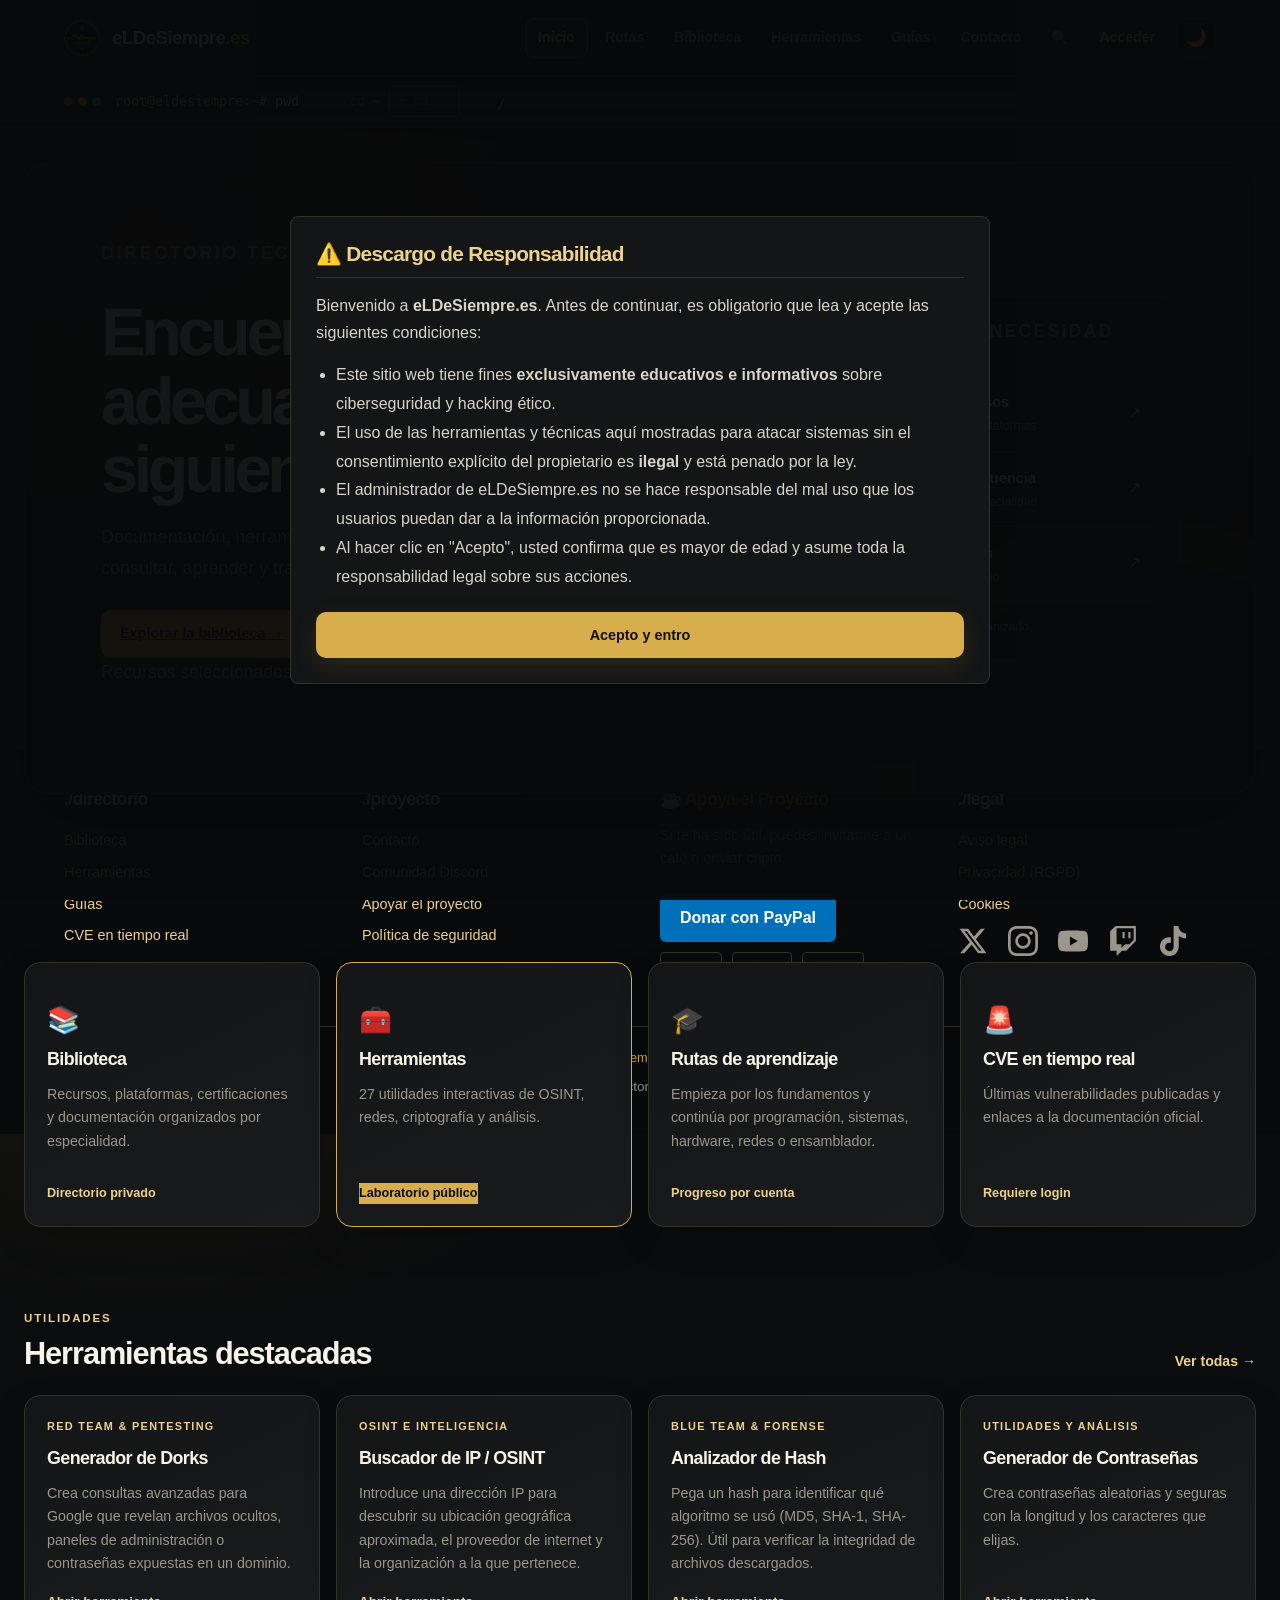
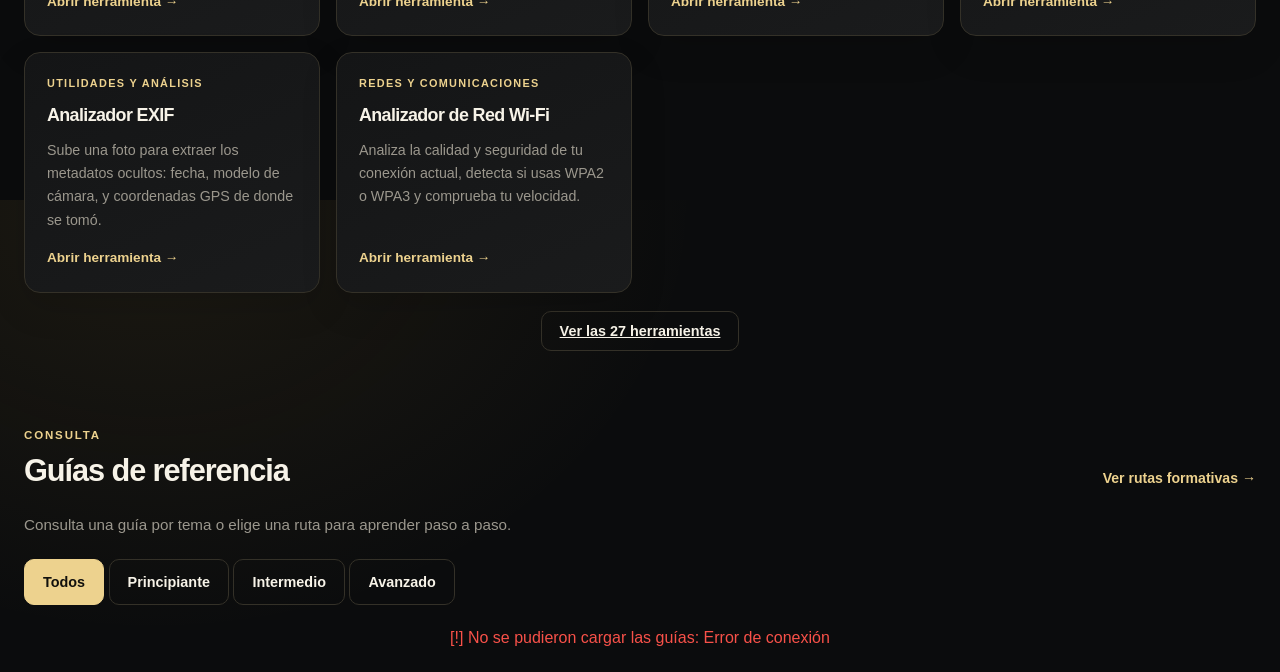
==== commit 6f947b91: "Revise index.html for technical cybersecurity focus Updated the content and structure of the index.h" ====
--- a/index.html
+++ b/index.html
@@ -3,11 +3,11 @@
 <head>
     <meta charset="UTF-8">
     <meta name="viewport" content="width=device-width, initial-scale=1.0, viewport-fit=cover">
-    <meta name="description" content="Aprende ciberseguridad y hacking ético desde cero. Directorio de recursos gratuitos, herramientas OSINT y guías paso a paso en español.">
+    <meta name="description" content="Directorio técnico de ciberseguridad: documentación, herramientas, recursos gratuitos y rutas de aprendizaje organizados por especialidad.">
     <meta name="robots" content="index, follow">
     <meta property="og:site_name" content="eLDeSiempre">
-    <meta property="og:title" content="Donde la seguridad y el conocimiento se encuentran">
-    <meta property="og:description" content="Tu directorio definitivo de recursos, herramientas y guías sobre hacking ético.">
+    <meta property="og:title" content="Directorio técnico | eLDeSiempre">
+    <meta property="og:description" content="Documentación, herramientas, recursos gratuitos y rutas de aprendizaje organizados por especialidad.">
     <meta property="og:image" content="https://eldesiempre.es/assets/portada.jpg">
     <meta property="og:image:width" content="1200">
     <meta property="og:image:height" content="630">
@@ -15,13 +15,13 @@
     <meta property="og:type" content="website">
     <meta name="twitter:card" content="summary_large_image">
     <meta name="twitter:site" content="@eLDeSiempre_TTV">
-    <meta name="twitter:title" content="Donde la seguridad y el conocimiento se encuentran">
-    <meta name="twitter:description" content="Tu directorio definitivo de recursos, herramientas y guías sobre hacking ético.">
+    <meta name="twitter:title" content="Directorio técnico | eLDeSiempre">
+    <meta name="twitter:description" content="Documentación, herramientas, recursos gratuitos y rutas de aprendizaje organizados por especialidad.">
     <meta name="twitter:image" content="https://eldesiempre.es/assets/portada.jpg">
     <meta name="theme-color" content="#090909">
     <meta http-equiv="Content-Security-Policy" content="default-src 'self' https://api.eldesiempre.es https://matomo.eldesiempre.es https://cdn.jsdelivr.net https://fonts.googleapis.com https://fonts.gstatic.com https://osintframework.com https://ipwho.is https://api.allorigins.win https://dns.google https://api.macvendors.com https://services.nvd.nist.gov https://cve.circl.lu; style-src 'self' 'unsafe-inline' https://www.nerdfonts.com https://fonts.googleapis.com https://cdn.jsdelivr.net; script-src 'self' https://cdn.jsdelivr.net https://matomo.eldesiempre.es; img-src 'self' data: https:; font-src 'self' https://www.nerdfonts.com https://fonts.gstatic.com; frame-src https://osintframework.com; object-src 'none'; base-uri 'self'; form-action 'self'">
     <link rel="canonical" href="https://eldesiempre.es/">
-    <title>eLDeSiempre.es — Donde la seguridad y el conocimiento se encuentran</title>
+    <title>Directorio técnico | eLDeSiempre.es</title>
     <link rel="icon" type="image/png" href="assets/logo.png">
     <link rel="stylesheet" href="styles.css">
     
@@ -34,30 +34,68 @@
     <main id="main-content" class="container page-main">
 
         <section class="hero">
-            <p class="terminal-eyebrow">root@eldesiempre:~# <span>whoami</span></p>
-            <h1>Donde la seguridad y el conocimiento se encuentran</h1>
-            <p>Tu directorio definitivo de recursos, herramientas y guías sobre hacking ético. Sin complicaciones, directo al grano.</p>
-            <div class="hero-actions">
-                <a class="btn-primary" href="biblioteca.html">Explorar Biblioteca</a>
-                <a class="btn-secondary" href="rutas.html">Rutas de aprendizaje</a>
-                <a class="btn-secondary" href="herramientas.html">Abrir Herramientas</a>
-                <a class="btn-secondary" href="login.html">Crear Cuenta Gratis</a>
+            <div class="hero-copy">
+                <p class="hero-eyebrow">DIRECTORIO TÉCNICO <span>·</span> eLDeSiempre</p>
+                <h1>Encuentra el recurso adecuado para tu siguiente paso.</h1>
+                <p>Documentación, herramientas y guías de ciberseguridad organizadas para consultar, aprender y trabajar con criterio.</p>
+                <div class="hero-actions">
+                    <a class="btn-primary" href="biblioteca.html">Explorar la biblioteca <span aria-hidden="true">→</span></a>
+                    <a class="btn-secondary" href="index.html#rutas">Ver guías de referencia</a>
+                </div>
+                <p class="hero-note">Recursos seleccionados para aprendizaje y trabajo autorizado.</p>
             </div>
+            <aside class="hero-directory" aria-label="Accesos directos del directorio">
+                <p class="hero-directory-label">EXPLORA POR NECESIDAD</p>
+                <a class="hero-directory-link" href="biblioteca.html">
+                    <span class="hero-directory-number">01</span>
+                    <span><strong>Consultar recursos</strong><small>Documentación y plataformas</small></span>
+                    <span class="hero-directory-arrow" aria-hidden="true">↗</span>
+                </a>
+                <a class="hero-directory-link" href="rutas.html">
+                    <span class="hero-directory-number">02</span>
+                    <span><strong>Aprender en secuencia</strong><small>Rutas por nivel y especialidad</small></span>
+                    <span class="hero-directory-arrow" aria-hidden="true">↗</span>
+                </a>
+                <a class="hero-directory-link" href="herramientas.html">
+                    <span class="hero-directory-number">03</span>
+                    <span><strong>Ir a herramientas</strong><small>Utilidades y laboratorio</small></span>
+                    <span class="hero-directory-arrow" aria-hidden="true">↗</span>
+                </a>
+                <div class="hero-directory-footer"><span aria-hidden="true"></span> Conocimiento técnico, organizado.</div>
+            </aside>
         </section>
 
         <section class="home-section" id="accesos" aria-labelledby="accesos-title">
-            <h2 id="accesos-title">Accesos rápidos</h2>
+            <div class="section-heading">
+                <div>
+                    <p class="section-kicker">CATÁLOGO</p>
+                    <h2 id="accesos-title">Explora el directorio</h2>
+                </div>
+                <p class="section-intro">Accede por tipo de contenido y encuentra rápido lo que buscas.</p>
+            </div>
             <div id="accesos-rapidos"></div>
         </section>
 
         <section class="home-section" id="herramientas-destacadas-section" aria-labelledby="herramientas-title">
-            <h2 id="herramientas-title">Herramientas destacadas</h2>
+            <div class="section-heading">
+                <div>
+                    <p class="section-kicker">UTILIDADES</p>
+                    <h2 id="herramientas-title">Herramientas destacadas</h2>
+                </div>
+                <a class="section-heading-link" href="herramientas.html">Ver todas <span aria-hidden="true">→</span></a>
+            </div>
             <div id="herramientas-destacadas"></div>
         </section>
 
         <section class="home-section" id="rutas" aria-labelledby="rutas-title">
-            <h2 id="rutas-title">Guías de referencia</h2>
-            <p class="section-intro">Filtra las guías por nivel o <a href="rutas.html">sigue una ruta formativa secuencial</a>.</p>
+            <div class="section-heading">
+                <div>
+                    <p class="section-kicker">CONSULTA</p>
+                    <h2 id="rutas-title">Guías de referencia</h2>
+                </div>
+                <a class="section-heading-link" href="rutas.html">Ver rutas formativas <span aria-hidden="true">→</span></a>
+            </div>
+            <p class="section-intro section-intro--left">Consulta una guía por tema o elige una ruta para aprender paso a paso.</p>
             <div class="filter-container" role="group" aria-label="Filtrar guías por nivel">
                 <button class="btn-secondary active-filter" type="button" data-level="todos" aria-pressed="true">Todos</button>
                 <button class="btn-secondary" type="button" data-level="principiante" aria-pressed="false">Principiante</button>
--- a/styles.css
+++ b/styles.css
@@ -2500,3 +2500,905 @@
         padding: 36px 20px;
     }
 }
+
+:root {
+    --bg-color: #0b0c0d;
+    --card-bg: #141516;
+    --surface-raised: #1a1b1c;
+    --text-main: #d7d4cb;
+    --text-bright: #f7f3e8;
+    --text-muted: #9b978d;
+    --neon-green: #d8ad4c;
+    --neon-blue: #edd28e;
+    --neon-gold: #ad812e;
+    --neon-purple: #bf9b58;
+    --border: #343128;
+    --modal-bg: rgba(8, 9, 10, 0.94);
+    --focus-ring: 0 0 0 3px rgba(237, 210, 142, 0.48);
+    --btn-text: #11100d;
+    --terminal-bg: #101112;
+    --font-sans: Inter, "Segoe UI", "Helvetica Neue", Arial, sans-serif;
+}
+
+body.light-mode {
+    --bg-color: #f4f1e9;
+    --card-bg: #fffdf8;
+    --surface-raised: #f7f3e9;
+    --text-main: #39362f;
+    --text-bright: #191813;
+    --text-muted: #706b60;
+    --neon-green: #9a6d18;
+    --neon-blue: #78551a;
+    --neon-gold: #9f741d;
+    --neon-purple: #86672b;
+    --border: #dfd7c4;
+    --modal-bg: rgba(244, 241, 233, 0.96);
+    --focus-ring: 0 0 0 3px rgba(154, 109, 24, 0.28);
+    --btn-text: #fffdf8;
+    --terminal-bg: #ede8dc;
+}
+
+* {
+    font-family: inherit;
+}
+
+body {
+    font-family: var(--font-sans);
+    line-height: 1.65;
+    background-image:
+        radial-gradient(ellipse at 12% 0, rgba(216, 173, 76, 0.09), transparent 34rem),
+        linear-gradient(180deg, #0b0c0d 0%, var(--bg-color) 45rem);
+}
+
+body.light-mode {
+    background-image:
+        radial-gradient(ellipse at 12% 0, rgba(154, 109, 24, 0.08), transparent 34rem),
+        linear-gradient(180deg, #f8f5ed 0%, var(--bg-color) 45rem);
+}
+
+.site-header {
+    min-height: 76px;
+    padding: 12px clamp(20px, 5vw, 72px);
+    background: rgba(11, 12, 13, 0.94);
+    border-bottom: 1px solid var(--border);
+    box-shadow: 0 10px 32px rgba(0, 0, 0, 0.16);
+}
+
+body.light-mode .site-header {
+    background: rgba(255, 253, 248, 0.95);
+}
+
+.logo-container {
+    flex-shrink: 0;
+    gap: 12px;
+}
+
+.logo-img {
+    width: 36px;
+    height: 36px;
+}
+
+.logo-text {
+    font-family: var(--font-sans);
+    font-size: 1.18rem;
+    font-weight: 750;
+    letter-spacing: -0.035em;
+}
+
+.site-nav {
+    gap: 4px;
+}
+
+.site-nav .nav-btn {
+    min-height: 40px;
+    padding: 8px 12px;
+    border-radius: 9px;
+    color: var(--text-muted);
+    font-family: var(--font-sans);
+    font-size: 0.88rem;
+    font-weight: 600;
+    text-transform: none;
+}
+
+.site-nav .nav-btn:hover,
+.site-nav .nav-btn.active {
+    color: var(--text-bright);
+    border-color: var(--border);
+    background: var(--surface-raised);
+}
+
+.site-nav .nav-btn.active {
+    border-color: rgba(216, 173, 76, 0.55);
+    color: var(--neon-blue);
+}
+
+.site-nav .btn-login {
+    color: var(--neon-blue);
+}
+
+.theme-toggle {
+    width: 40px;
+    height: 40px;
+    margin-left: 4px;
+    border-radius: 10px;
+}
+
+.container {
+    width: min(100% - 48px, 1320px);
+    max-width: 1320px;
+    padding: 34px 0 76px;
+}
+
+h1,
+h2,
+h3,
+h4 {
+    font-family: var(--font-sans);
+    letter-spacing: -0.035em;
+}
+
+h2 {
+    margin-bottom: 0;
+    padding-bottom: 0;
+    border: 0;
+    font-size: clamp(1.45rem, 2.4vw, 2rem);
+    line-height: 1.2;
+}
+
+h2::before {
+    content: "";
+}
+
+.hero {
+    position: relative;
+    display: grid;
+    grid-template-columns: minmax(0, 1.3fr) minmax(300px, 0.78fr);
+    align-items: center;
+    gap: clamp(28px, 5vw, 72px);
+    min-height: 420px;
+    overflow: hidden;
+    padding: clamp(32px, 6vw, 76px);
+    border: 1px solid rgba(216, 173, 76, 0.22);
+    border-radius: 24px;
+    background:
+        radial-gradient(ellipse at 10% 12%, rgba(216, 173, 76, 0.12), transparent 45%),
+        linear-gradient(135deg, #151615 0%, #111213 60%, #171511 100%);
+    box-shadow: 0 28px 80px rgba(0, 0, 0, 0.24);
+    text-align: left;
+}
+
+.hero::after {
+    position: absolute;
+    right: -130px;
+    bottom: -240px;
+    width: 470px;
+    height: 470px;
+    border: 1px solid rgba(216, 173, 76, 0.12);
+    border-radius: 50%;
+    box-shadow: 0 0 0 42px rgba(216, 173, 76, 0.025), 0 0 0 84px rgba(216, 173, 76, 0.018);
+    content: "";
+    pointer-events: none;
+}
+
+body.light-mode .hero {
+    background:
+        radial-gradient(ellipse at 10% 12%, rgba(154, 109, 24, 0.11), transparent 45%),
+        linear-gradient(135deg, #fffdf8 0%, #f8f5ed 65%, #f5f0e2 100%);
+}
+
+.hero-copy,
+.hero-directory {
+    position: relative;
+    z-index: 1;
+}
+
+.hero-copy {
+    max-width: 720px;
+}
+
+.hero-eyebrow,
+.section-kicker {
+    margin-bottom: 14px;
+    color: var(--neon-blue);
+    font-size: 0.72rem;
+    font-weight: 750;
+    letter-spacing: 0.16em;
+    text-transform: uppercase;
+}
+
+.hero-eyebrow span {
+    color: var(--text-muted);
+}
+
+.hero h1 {
+    max-width: 720px;
+    margin: 0 0 18px;
+    color: var(--text-bright);
+    font-size: clamp(2.4rem, 5.2vw, 4.65rem);
+    font-weight: 750;
+    letter-spacing: -0.065em;
+    line-height: 1.03;
+}
+
+.hero-copy > p:not(.hero-eyebrow):not(.hero-note) {
+    max-width: 620px;
+    margin: 0 0 26px;
+    color: var(--text-muted);
+    font-size: clamp(1rem, 1.5vw, 1.12rem);
+    line-height: 1.75;
+}
+
+.hero-actions {
+    justify-content: flex-start;
+    gap: 10px;
+    margin: 0;
+}
+
+.btn-primary,
+.btn-secondary {
+    min-height: 46px;
+    margin: 0;
+    padding: 11px 18px;
+    border-radius: 10px;
+    font-family: var(--font-sans);
+    font-size: 0.9rem;
+    font-weight: 650;
+    letter-spacing: 0;
+    text-transform: none;
+    transition: transform 160ms ease, background 160ms ease, border-color 160ms ease, box-shadow 160ms ease;
+}
+
+.btn-primary {
+    box-shadow: 0 8px 24px rgba(216, 173, 76, 0.13);
+}
+
+.btn-primary:hover,
+.btn-secondary:hover {
+    transform: translateY(-1px);
+}
+
+.hero-note {
+    margin: 20px 0 0;
+    color: var(--text-muted);
+    font-size: 0.82rem;
+}
+
+.hero-directory {
+    padding: 20px;
+    border: 1px solid rgba(216, 173, 76, 0.2);
+    border-radius: 18px;
+    background: rgba(10, 11, 12, 0.56);
+    backdrop-filter: blur(12px);
+}
+
+body.light-mode .hero-directory {
+    background: rgba(255, 253, 248, 0.76);
+}
+
+.hero-directory-label {
+    margin: 0 0 10px;
+    padding: 0 10px;
+    color: var(--text-muted);
+    font-size: 0.68rem;
+    font-weight: 750;
+    letter-spacing: 0.13em;
+}
+
+.hero-directory-link {
+    display: grid;
+    grid-template-columns: 34px minmax(0, 1fr) 20px;
+    align-items: center;
+    gap: 12px;
+    padding: 14px 10px;
+    border-bottom: 1px solid var(--border);
+    color: var(--text-bright);
+    text-decoration: none;
+    transition: background 160ms ease, color 160ms ease;
+}
+
+.hero-directory-link:hover {
+    border-radius: 10px;
+    background: var(--surface-raised);
+    color: var(--neon-blue);
+}
+
+.hero-directory-number {
+    color: var(--neon-green);
+    font-size: 0.73rem;
+    font-weight: 750;
+    letter-spacing: 0.06em;
+}
+
+.hero-directory-link strong,
+.hero-directory-link small {
+    display: block;
+}
+
+.hero-directory-link strong {
+    font-size: 0.91rem;
+    font-weight: 650;
+}
+
+.hero-directory-link small {
+    margin-top: 2px;
+    color: var(--text-muted);
+    font-size: 0.76rem;
+}
+
+.hero-directory-arrow {
+    color: var(--neon-blue);
+}
+
+.hero-directory-footer {
+    display: flex;
+    align-items: center;
+    gap: 9px;
+    padding: 15px 10px 2px;
+    color: var(--text-muted);
+    font-size: 0.76rem;
+}
+
+.hero-directory-footer span {
+    width: 7px;
+    height: 7px;
+    border-radius: 50%;
+    background: var(--neon-green);
+    box-shadow: 0 0 12px rgba(216, 173, 76, 0.6);
+}
+
+.home-section {
+    margin-top: clamp(48px, 7vw, 82px);
+}
+
+.section-heading {
+    display: flex;
+    align-items: end;
+    justify-content: space-between;
+    gap: 24px;
+    margin-bottom: 22px;
+}
+
+.section-heading .section-kicker {
+    margin-bottom: 8px;
+}
+
+.section-heading-link {
+    flex: 0 0 auto;
+    color: var(--neon-blue);
+    font-size: 0.88rem;
+    font-weight: 650;
+    text-decoration: none;
+}
+
+.section-heading-link:hover,
+.section-intro a:hover {
+    text-decoration: underline;
+    text-underline-offset: 3px;
+}
+
+.section-intro {
+    max-width: 650px;
+    margin: 0 0 22px;
+    color: var(--text-muted);
+    font-size: 0.95rem;
+    text-align: left;
+}
+
+.section-intro--left {
+    max-width: none;
+}
+
+.directory-page-heading {
+    margin: 6px 0 32px;
+}
+
+.directory-page-heading .section-kicker span {
+    padding: 0 5px;
+    color: var(--text-muted);
+}
+
+.directory-page-heading h1 {
+    margin: 0 0 10px;
+    color: var(--text-bright);
+    font-size: clamp(2rem, 4vw, 3.2rem);
+    font-weight: 750;
+    letter-spacing: -0.055em;
+    line-height: 1.1;
+}
+
+.directory-page-heading > p:not(.section-kicker) {
+    max-width: 720px;
+    margin: 0;
+    color: var(--text-muted);
+    font-size: 1rem;
+}
+
+.directory-traits {
+    display: flex;
+    flex-wrap: wrap;
+    gap: 8px;
+    margin-top: 20px;
+}
+
+.directory-traits span {
+    padding: 6px 10px;
+    border: 1px solid var(--border);
+    border-radius: 999px;
+    color: var(--text-muted);
+    font-size: 0.75rem;
+}
+
+.folder-grid,
+.grid-cards,
+.learning-path-grid {
+    grid-template-columns: repeat(auto-fit, minmax(min(100%, 245px), 1fr));
+    gap: 16px;
+}
+
+.folder,
+.card,
+.guide-article,
+.auth-form,
+.contact-form,
+.profile-card,
+.admin-form,
+.category-header,
+.canary-card {
+    border: 1px solid var(--border);
+    border-radius: 16px;
+    background: linear-gradient(155deg, var(--card-bg), var(--surface-raised));
+    box-shadow: 0 14px 36px rgba(0, 0, 0, 0.13);
+}
+
+.folder,
+.card {
+    min-height: 100%;
+    padding: 22px;
+    transition: transform 180ms ease, border-color 180ms ease, background 180ms ease, box-shadow 180ms ease;
+}
+
+.folder:hover,
+.card:hover,
+.canary-card:hover {
+    transform: translateY(-3px);
+    border-color: rgba(216, 173, 76, 0.72);
+    box-shadow: 0 18px 42px rgba(0, 0, 0, 0.2);
+}
+
+.directory-shortcut {
+    position: relative;
+    min-height: 246px;
+    overflow: hidden;
+}
+
+.directory-shortcut::after {
+    position: absolute;
+    right: -38px;
+    bottom: -70px;
+    width: 140px;
+    height: 140px;
+    border: 1px solid rgba(216, 173, 76, 0.11);
+    border-radius: 50%;
+    content: "";
+    pointer-events: none;
+}
+
+.directory-shortcut-index {
+    color: var(--neon-blue);
+    font-size: 0.66rem;
+    font-weight: 750;
+    letter-spacing: 0.12em;
+}
+
+.folder-icon {
+    margin: 22px 0 12px;
+    color: var(--neon-blue);
+    font-size: 1.65rem;
+    line-height: 1;
+}
+
+.folder h3,
+.card h3 {
+    margin-bottom: 8px;
+    color: var(--text-bright);
+    font-size: 1.12rem;
+    font-weight: 700;
+}
+
+.folder p,
+.card p {
+    color: var(--text-muted);
+    font-size: 0.89rem;
+    line-height: 1.65;
+}
+
+.folder-badge {
+    display: inline-flex;
+    align-items: center;
+    gap: 7px;
+    width: fit-content;
+    margin-top: 15px;
+    padding: 0;
+    border-radius: 0;
+    background: none;
+    color: var(--neon-blue);
+    font-size: 0.79rem;
+    font-weight: 650;
+}
+
+.tool-card-cat,
+.learning-card-kicker {
+    color: var(--neon-blue);
+    font-size: 0.68rem;
+    font-weight: 750;
+    letter-spacing: 0.12em;
+}
+
+.guia-cta {
+    margin-top: auto;
+    color: var(--neon-blue);
+    font-size: 0.85rem;
+    font-weight: 650;
+}
+
+.resource-list {
+    display: grid;
+    grid-template-columns: repeat(auto-fit, minmax(min(100%, 360px), 1fr));
+    gap: 14px;
+    margin-top: 22px;
+}
+
+.resource-item {
+    min-width: 0;
+    margin: 0;
+    padding: 20px;
+    border: 1px solid var(--border);
+    border-radius: 14px;
+    background: var(--card-bg);
+    transition: border-color 160ms ease, transform 160ms ease;
+}
+
+.resource-item:hover {
+    transform: translateY(-2px);
+    border-color: rgba(216, 173, 76, 0.58);
+}
+
+.resource-title {
+    color: var(--text-bright);
+    font-size: 1rem;
+    font-weight: 700;
+}
+
+.resource-desc {
+    margin-bottom: 0;
+    color: var(--text-muted);
+}
+
+.resource-ideal {
+    color: var(--text-muted);
+    font-size: 0.81rem;
+    font-style: normal;
+}
+
+.resource-ideal strong {
+    color: var(--text-main);
+}
+
+.resource-actions {
+    align-items: center;
+    justify-content: space-between;
+    margin-top: 10px;
+}
+
+.btn-link {
+    display: inline-flex;
+    align-items: center;
+    min-height: 36px;
+    color: var(--neon-blue);
+    font-size: 0.84rem;
+}
+
+.badge {
+    padding: 4px 9px;
+    border: 1px solid rgba(216, 173, 76, 0.25);
+    border-radius: 999px;
+    background: rgba(216, 173, 76, 0.1);
+    color: var(--neon-blue);
+    font-size: 0.65rem;
+    letter-spacing: 0.04em;
+}
+
+.terminal-container {
+    padding: clamp(18px, 3vw, 30px);
+    border-radius: 18px;
+    background: linear-gradient(160deg, var(--card-bg), var(--terminal-bg));
+    box-shadow: 0 18px 48px rgba(0, 0, 0, 0.16);
+    color: var(--text-main);
+}
+
+.terminal-header {
+    margin-bottom: 16px;
+    padding-bottom: 12px;
+    border-bottom-style: solid;
+}
+
+.terminal-prompt {
+    color: var(--text-muted);
+    font-size: 0.82rem;
+}
+
+.terminal-prompt span {
+    color: var(--neon-blue);
+}
+
+.terminal-title {
+    margin: 0 0 8px;
+    color: var(--text-bright);
+    font-size: clamp(1.35rem, 2.5vw, 1.8rem);
+}
+
+.terminal-intro {
+    color: var(--text-muted);
+}
+
+.dir-link {
+    color: var(--text-bright);
+    text-decoration-color: var(--neon-gold);
+    text-underline-offset: 3px;
+}
+
+.dir-link:hover {
+    color: var(--neon-blue);
+}
+
+.guide-article {
+    padding: clamp(22px, 4vw, 48px);
+}
+
+.guide-title {
+    color: var(--text-bright);
+    font-size: clamp(1.8rem, 4vw, 2.7rem);
+    line-height: 1.12;
+}
+
+.guide-content {
+    max-width: 78ch;
+    margin-top: 28px;
+    color: var(--text-main);
+    font-size: 1rem;
+    line-height: 1.8;
+}
+
+.guide-content h2,
+.guide-content h3,
+.guide-content h4 {
+    margin: 30px 0 12px;
+    color: var(--text-bright);
+    font-size: 1.22rem;
+}
+
+.guide-content p,
+.guide-content li {
+    color: var(--text-main);
+}
+
+.guide-content a {
+    color: var(--neon-blue);
+    text-decoration-thickness: 1px;
+    text-underline-offset: 3px;
+}
+
+.learning-path-card {
+    min-height: 260px;
+}
+
+.learning-path-card h2 {
+    margin: 12px 0;
+    font-size: 1.32rem;
+}
+
+.learning-step {
+    border: 1px solid var(--border);
+    border-radius: 13px;
+    background: var(--card-bg);
+}
+
+.learning-step--available:hover,
+.learning-step--completed {
+    border-color: rgba(216, 173, 76, 0.62);
+    background: var(--surface-raised);
+}
+
+.learning-step-number {
+    border-radius: 10px;
+    background: rgba(216, 173, 76, 0.12);
+    color: var(--neon-blue);
+}
+
+.learning-step-title {
+    color: var(--text-bright);
+}
+
+.learning-step-summary {
+    color: var(--text-muted);
+}
+
+.auth-form,
+.contact-form,
+.admin-form {
+    padding: clamp(22px, 4vw, 36px);
+}
+
+.profile-card {
+    padding: clamp(22px, 4vw, 38px);
+}
+
+input,
+textarea,
+select,
+.tool-input,
+.auth-form input,
+.contact-form input,
+.contact-form textarea,
+.profile-form input,
+.profile-form textarea {
+    border-radius: 10px;
+    background: var(--bg-color);
+    font-family: var(--font-sans);
+}
+
+footer {
+    margin-top: 80px;
+    border-top: 1px solid var(--border);
+    background: #090a0b;
+}
+
+body.light-mode footer {
+    background: #eeeadf;
+}
+
+.site-footer {
+    padding: 36px clamp(20px, 5vw, 72px);
+}
+
+a:not([class]) {
+    color: var(--neon-blue);
+    text-underline-offset: 3px;
+}
+
+:focus-visible {
+    outline: 2px solid var(--neon-blue);
+    outline-offset: 3px;
+    box-shadow: none;
+}
+
+@media (max-width: 900px) {
+    .hero {
+        grid-template-columns: minmax(0, 1fr) minmax(260px, 0.9fr);
+        gap: 26px;
+        padding: 36px;
+    }
+
+    .hero h1 {
+        font-size: clamp(2.2rem, 5.2vw, 3.4rem);
+    }
+}
+
+@media (max-width: 768px) {
+    .site-header {
+        padding: 12px 18px;
+    }
+
+    .site-nav {
+        flex-wrap: nowrap;
+        gap: 4px;
+        justify-content: flex-start;
+        overflow-x: auto;
+        overscroll-behavior-x: contain;
+        scrollbar-width: thin;
+        -webkit-overflow-scrolling: touch;
+    }
+
+    .site-nav .nav-btn {
+        flex: 0 0 auto;
+        min-width: 0;
+        padding: 8px 10px;
+        font-size: 0.82rem;
+        white-space: nowrap;
+    }
+
+    .container {
+        width: min(100% - 32px, 1320px);
+        padding-top: 24px;
+    }
+
+    .hero {
+        grid-template-columns: 1fr;
+        min-height: auto;
+        gap: 30px;
+        padding: clamp(24px, 6vw, 40px);
+        border-radius: 20px;
+    }
+
+    .hero-directory {
+        max-width: none;
+    }
+
+    .hero-actions .btn-primary,
+    .hero-actions .btn-secondary {
+        width: auto;
+    }
+
+    .home-section {
+        margin-top: 54px;
+    }
+
+    .section-heading {
+        align-items: flex-start;
+    }
+}
+
+@media (max-width: 520px) {
+    .container {
+        width: min(100% - 24px, 1320px);
+        padding-top: 18px;
+    }
+
+    .hero {
+        padding: 24px 20px;
+    }
+
+    .hero h1 {
+        font-size: clamp(2rem, 10vw, 2.8rem);
+    }
+
+    .hero-actions {
+        align-items: stretch;
+        flex-direction: column;
+    }
+
+    .hero-actions .btn-primary,
+    .hero-actions .btn-secondary {
+        width: 100%;
+    }
+
+    .section-heading {
+        flex-direction: column;
+        gap: 12px;
+    }
+
+    .section-heading-link {
+        padding-bottom: 3px;
+    }
+
+    .folder-grid,
+    .grid-cards,
+    .learning-path-grid,
+    .resource-list {
+        grid-template-columns: 1fr;
+    }
+
+    .directory-shortcut {
+        min-height: 220px;
+    }
+
+    .resource-header {
+        flex-direction: column;
+    }
+
+    .resource-actions {
+        align-items: flex-start;
+        flex-direction: column;
+    }
+}
+
+@media (prefers-reduced-motion: reduce) {
+    *,
+    *::before,
+    *::after {
+        scroll-behavior: auto !important;
+        transition-duration: 0.01ms !important;
+        animation-duration: 0.01ms !important;
+        animation-iteration-count: 1 !important;
+    }
+}
